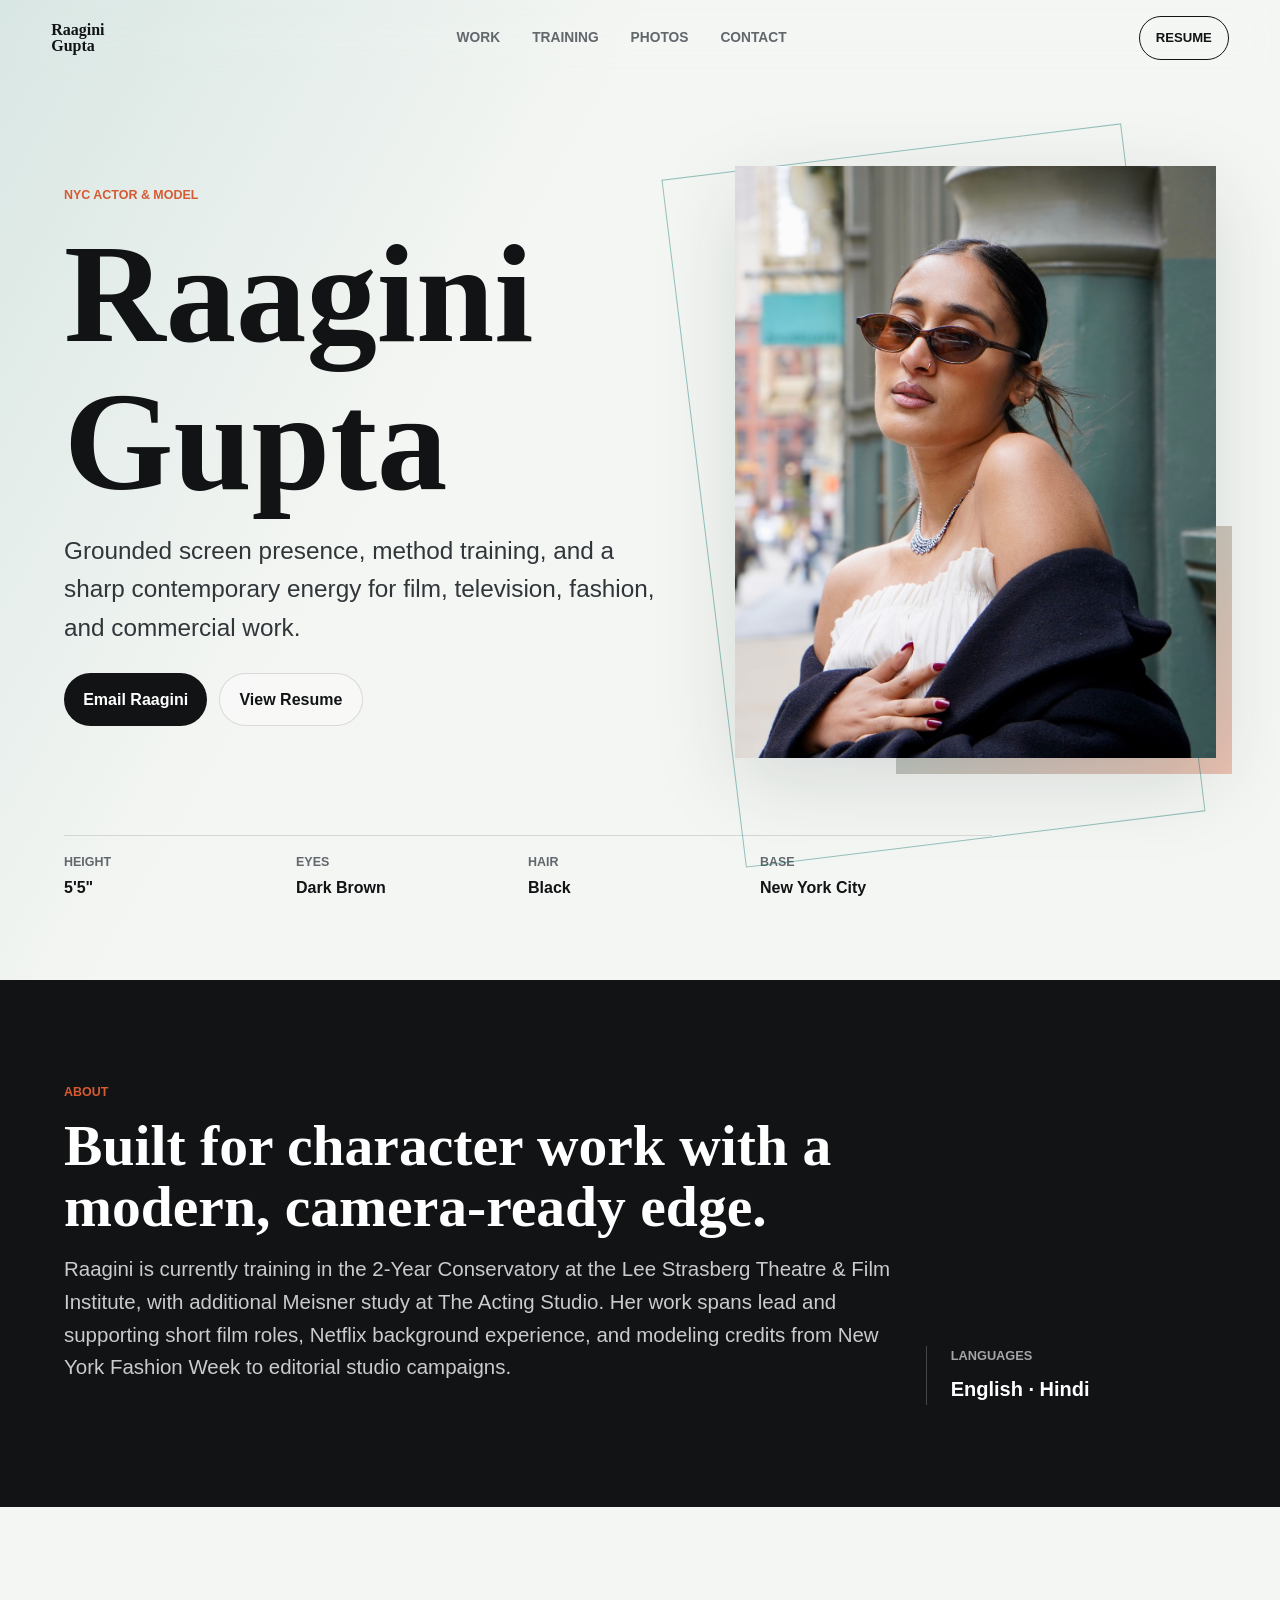
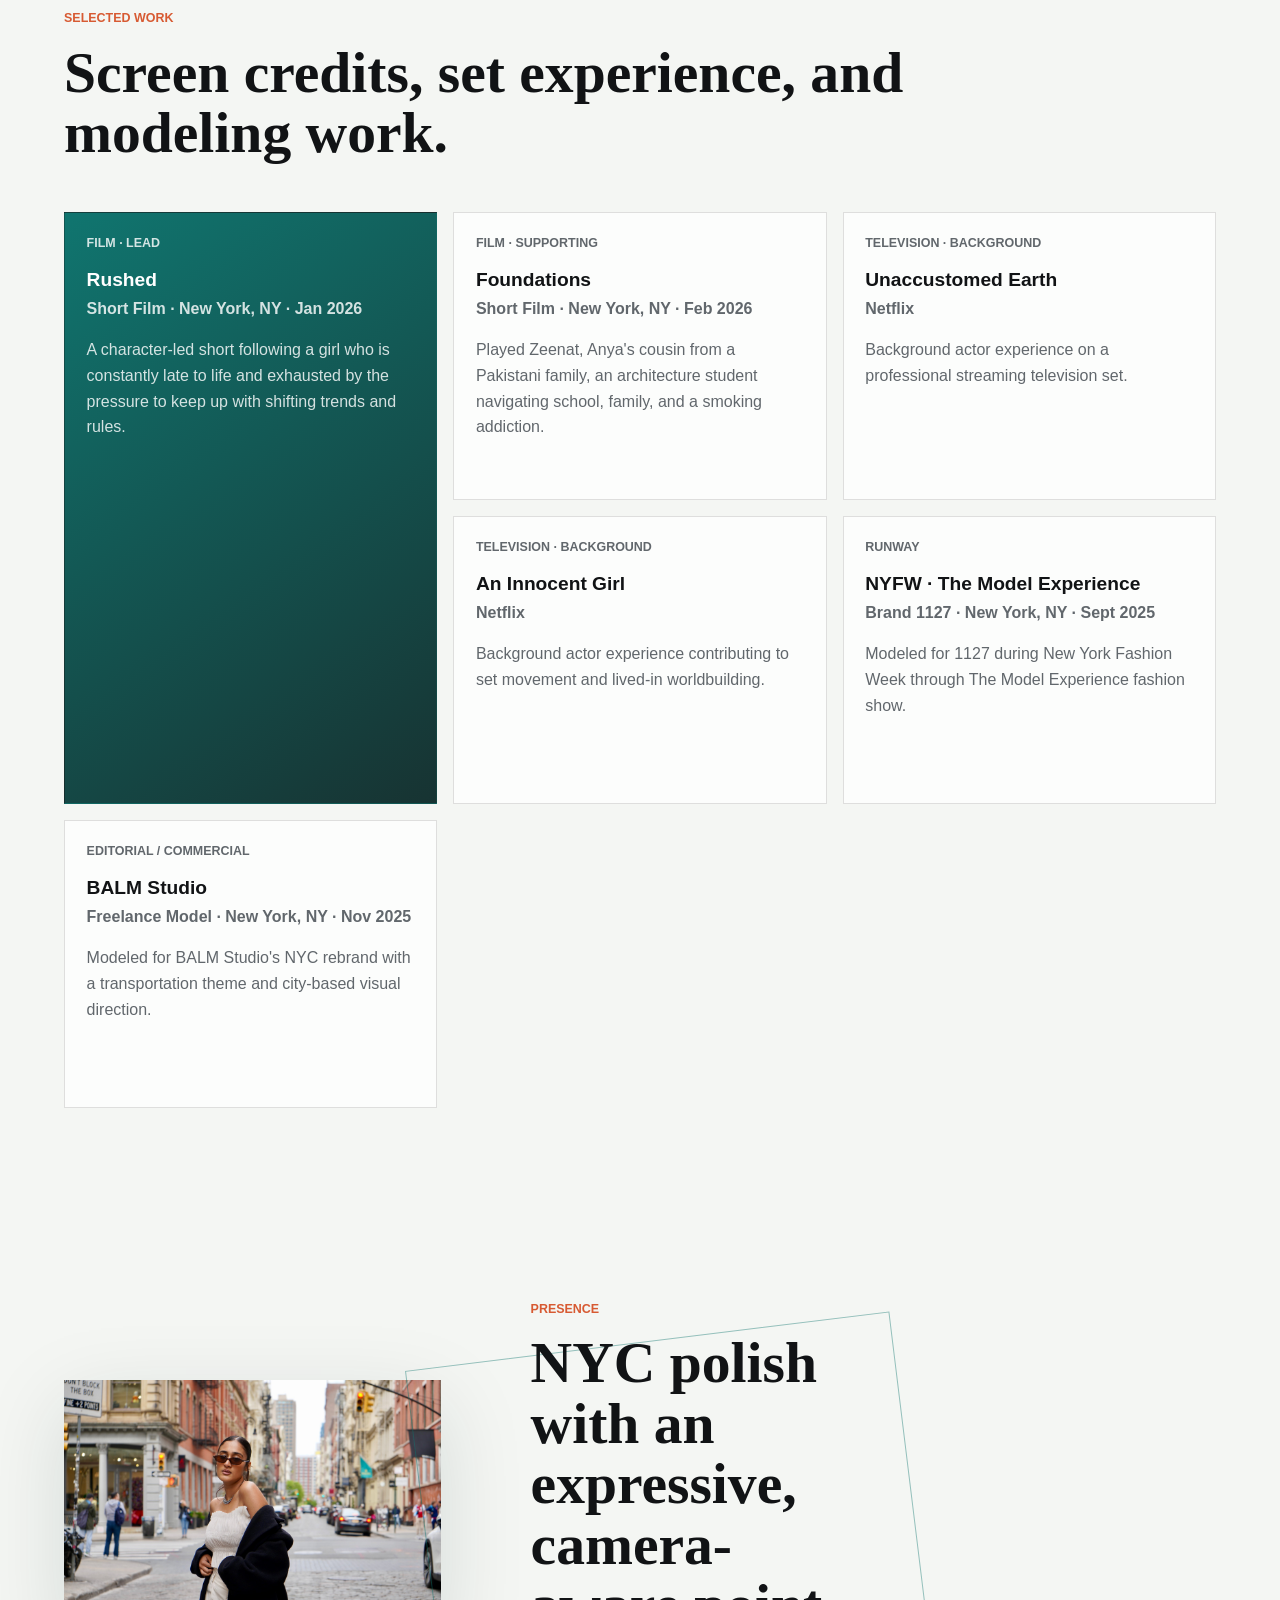
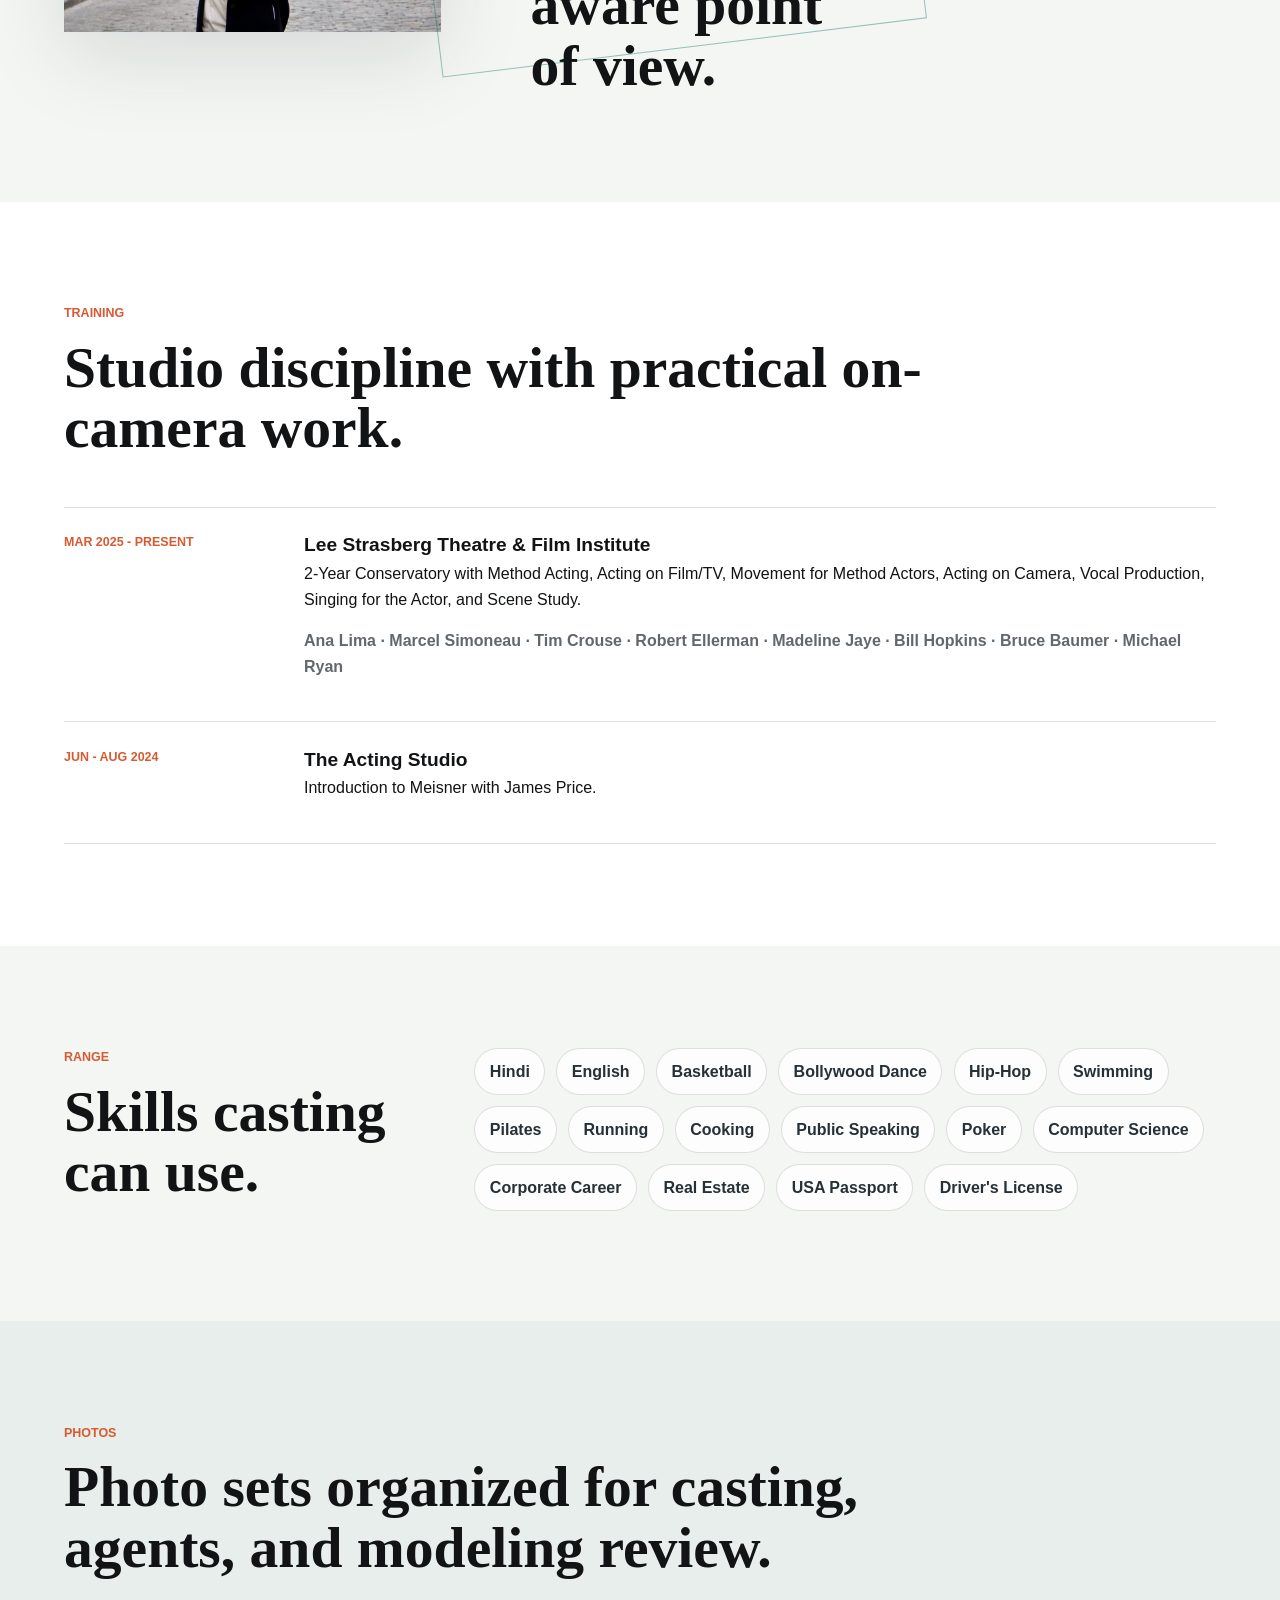
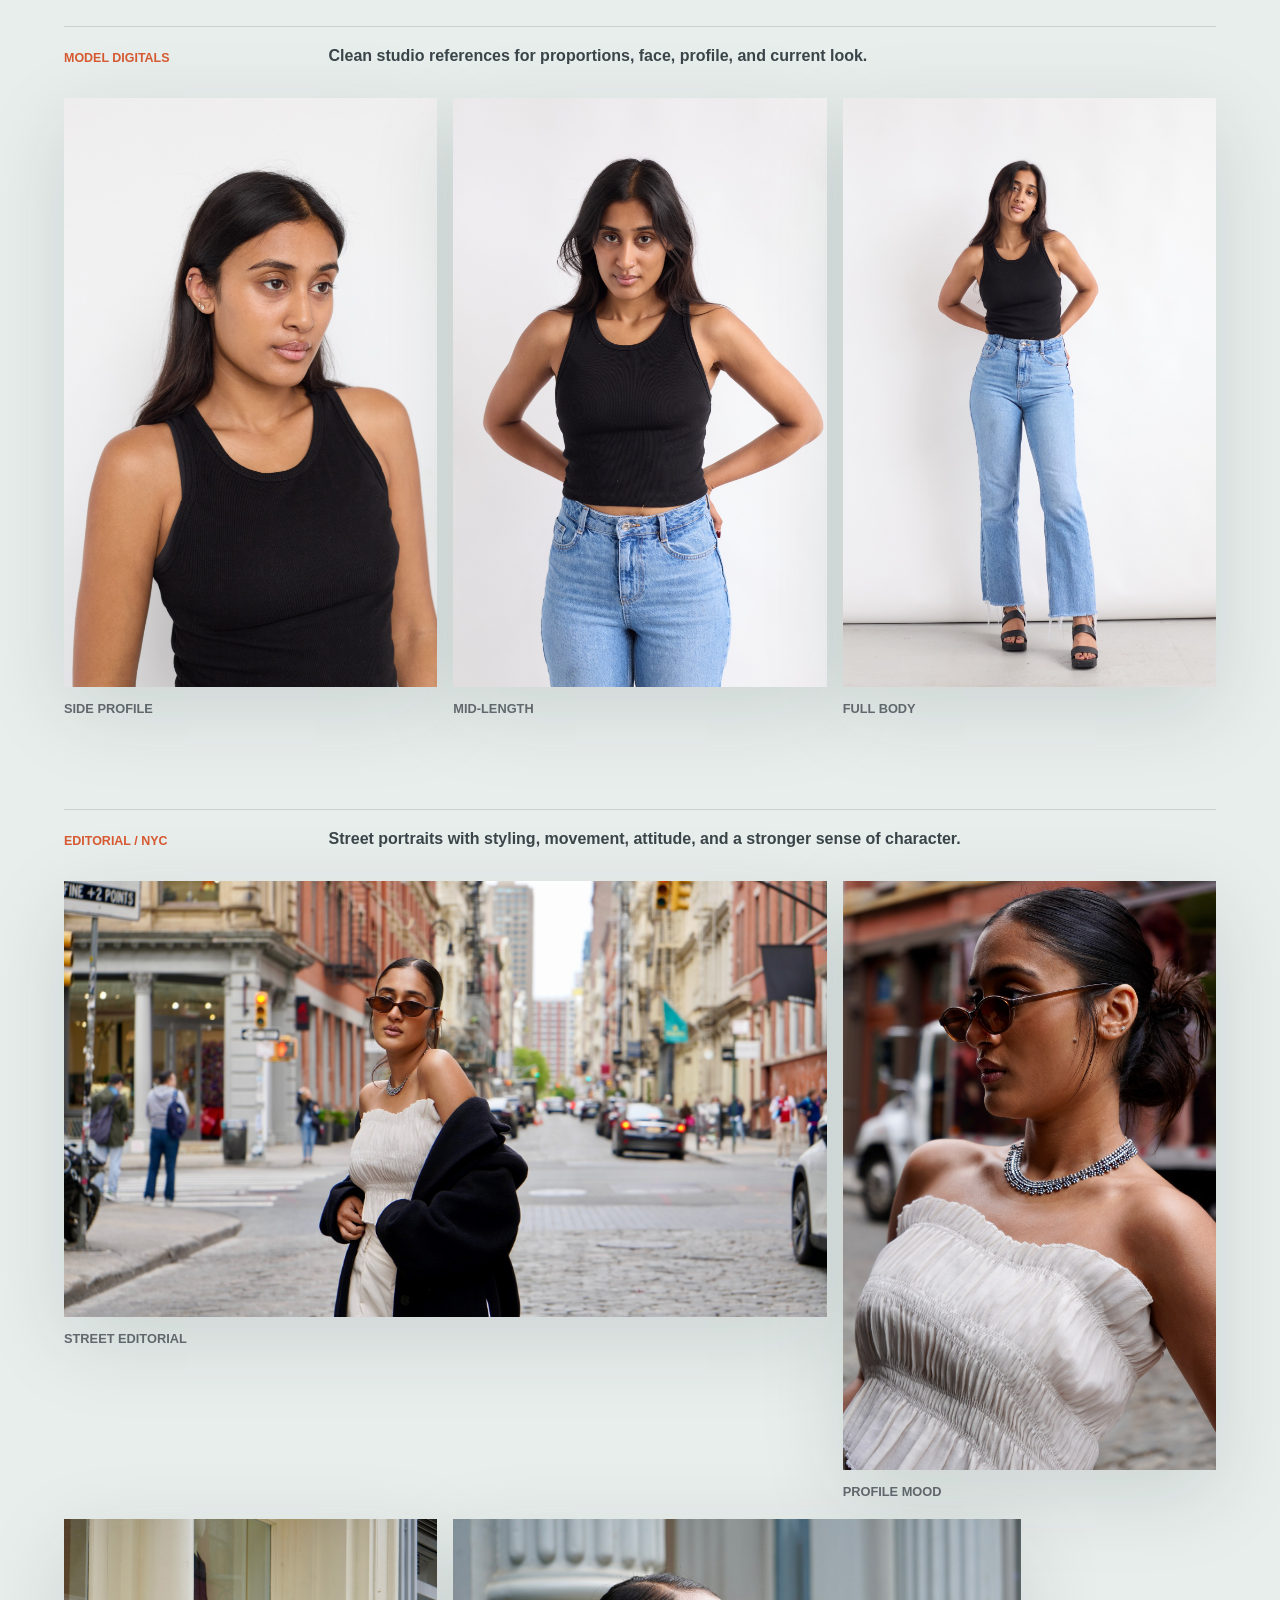
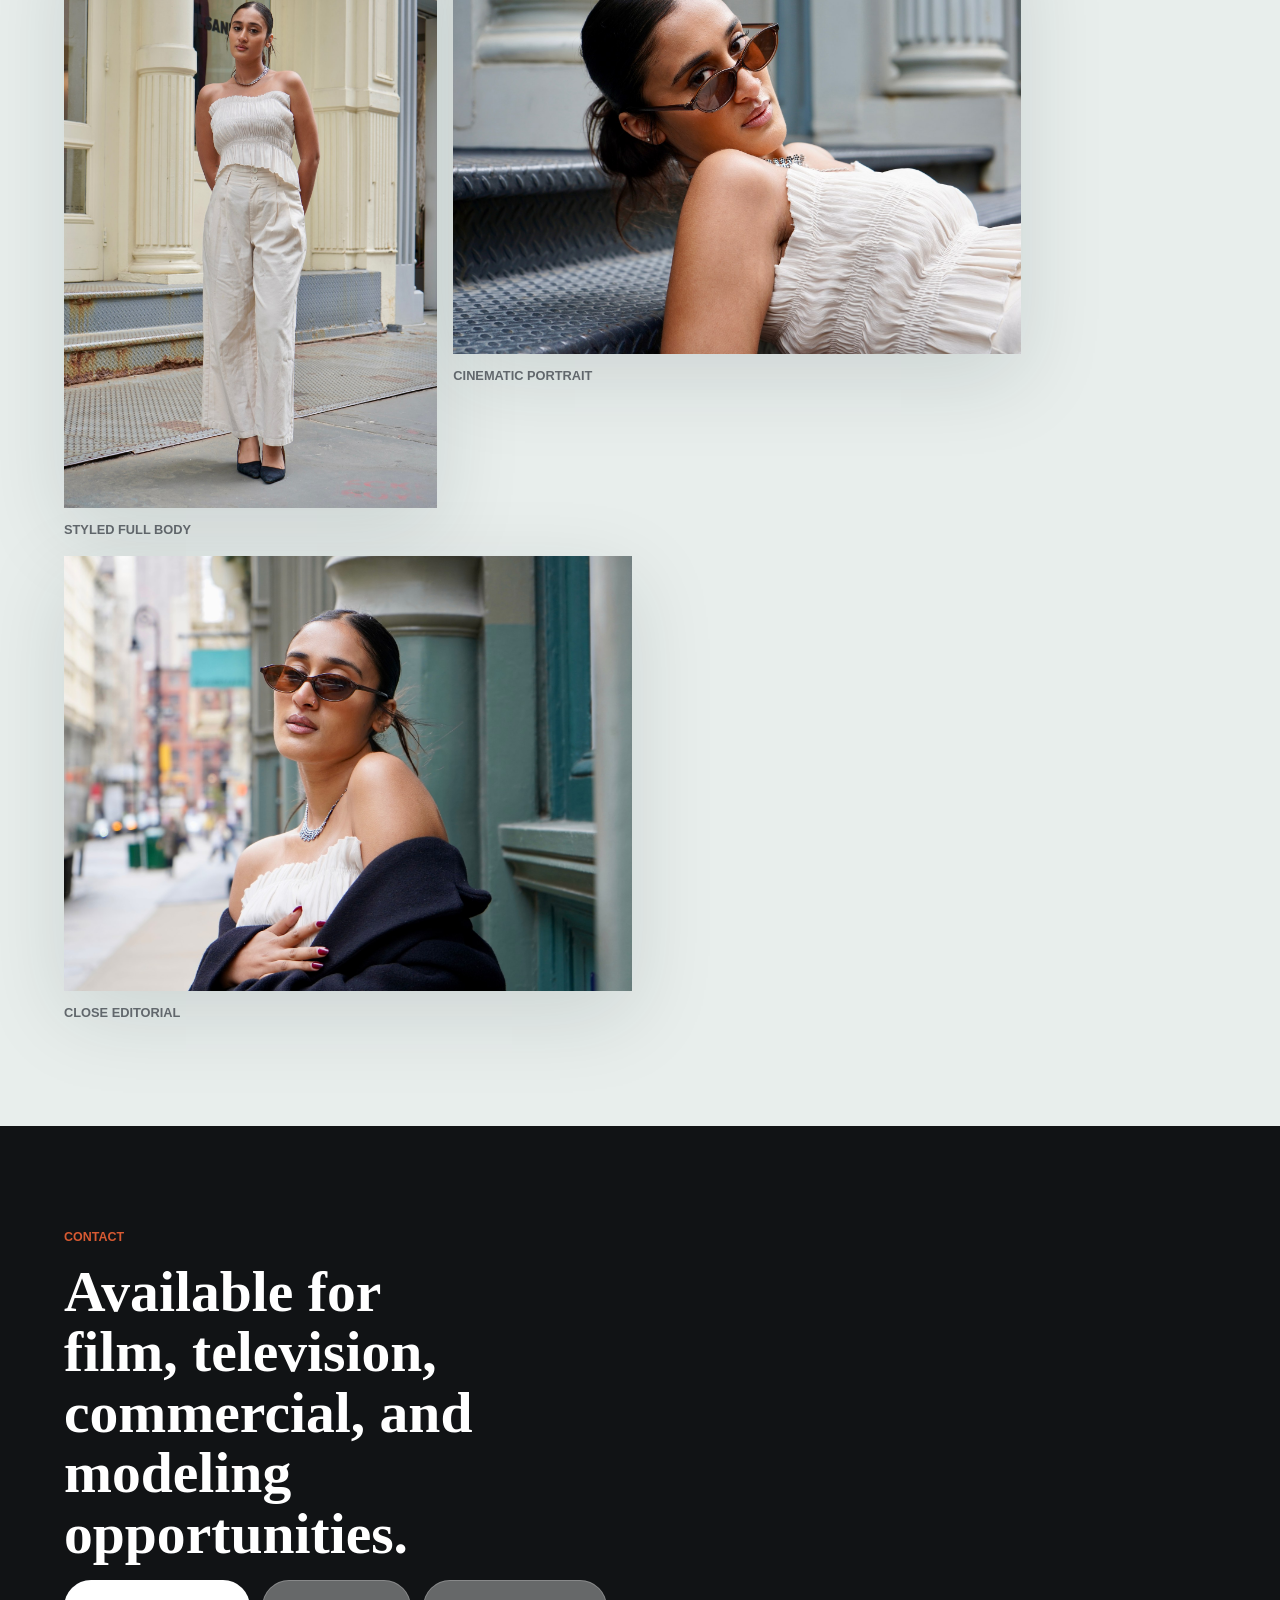
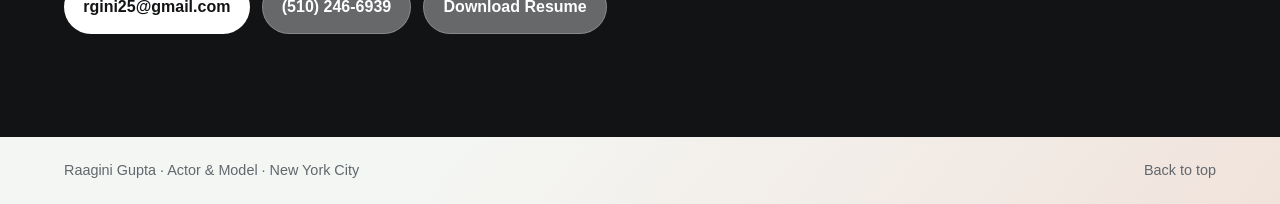
==== index.html @ e948ebbd "Create actor and model website" ====
<!doctype html>
<html lang="en">
  <head>
    <meta charset="utf-8">
    <meta name="viewport" content="width=device-width, initial-scale=1">
    <meta name="description" content="Raagini Gupta is a NYC-based actor and model with screen, theatre training, fashion, and commercial experience.">
    <title>Raagini Gupta | Actor & Model</title>
    <link rel="stylesheet" href="styles.css">
  </head>
  <body>
    <a class="skip-link" href="#main">Skip to content</a>

    <header class="site-header" aria-label="Primary navigation">
      <a class="brand" href="#top" aria-label="Raagini Gupta home">
        <span>Raagini</span>
        <span>Gupta</span>
      </a>
      <nav class="nav-links" aria-label="Main">
        <a href="#work">Work</a>
        <a href="#training">Training</a>
        <a href="#gallery">Photos</a>
        <a href="#contact">Contact</a>
      </nav>
      <a class="nav-action" href="docs/raagini-gupta-acting-resume.pdf" target="_blank" rel="noreferrer">Resume</a>
    </header>

    <main id="main">
      <section class="hero" id="top">
        <div class="hero-copy">
          <p class="eyebrow">NYC Actor & Model</p>
          <h1>Raagini Gupta</h1>
          <p class="intro">Grounded screen presence, method training, and a sharp contemporary energy for film, television, fashion, and commercial work.</p>
          <div class="hero-actions" aria-label="Primary actions">
            <a class="button primary" href="mailto:rgini25@gmail.com">Email Raagini</a>
            <a class="button secondary" href="docs/raagini-gupta-acting-resume.pdf" target="_blank" rel="noreferrer">View Resume</a>
          </div>
        </div>
        <div class="hero-portrait" aria-label="Portrait of Raagini Gupta">
          <img src="assets/raagini-acting-01.jpg" alt="Raagini Gupta editorial portrait on a New York City street">
        </div>
        <div class="hero-details" aria-label="Profile details">
          <dl>
            <div>
              <dt>Height</dt>
              <dd>5'5"</dd>
            </div>
            <div>
              <dt>Eyes</dt>
              <dd>Dark Brown</dd>
            </div>
            <div>
              <dt>Hair</dt>
              <dd>Black</dd>
            </div>
            <div>
              <dt>Base</dt>
              <dd>New York City</dd>
            </div>
          </dl>
        </div>
      </section>

      <section class="story-band" aria-label="Performer profile">
        <div class="story-frame">
          <p class="section-kicker">About</p>
          <h2>Built for character work with a modern, camera-ready edge.</h2>
          <p>Raagini is currently training in the 2-Year Conservatory at the Lee Strasberg Theatre & Film Institute, with additional Meisner study at The Acting Studio. Her work spans lead and supporting short film roles, Netflix background experience, and modeling credits from New York Fashion Week to editorial studio campaigns.</p>
        </div>
        <div class="story-note">
          <span>Languages</span>
          <strong>English · Hindi</strong>
        </div>
      </section>

      <section class="split-section" id="work">
        <div class="section-heading">
          <p class="section-kicker">Selected Work</p>
          <h2>Screen credits, set experience, and modeling work.</h2>
        </div>
        <div class="credits-grid">
          <article class="credit-card featured-credit">
            <p class="credit-type">Film · Lead</p>
            <h3>Rushed</h3>
            <p class="credit-meta">Short Film · New York, NY · Jan 2026</p>
            <p>A character-led short following a girl who is constantly late to life and exhausted by the pressure to keep up with shifting trends and rules.</p>
          </article>
          <article class="credit-card">
            <p class="credit-type">Film · Supporting</p>
            <h3>Foundations</h3>
            <p class="credit-meta">Short Film · New York, NY · Feb 2026</p>
            <p>Played Zeenat, Anya's cousin from a Pakistani family, an architecture student navigating school, family, and a smoking addiction.</p>
          </article>
          <article class="credit-card">
            <p class="credit-type">Television · Background</p>
            <h3>Unaccustomed Earth</h3>
            <p class="credit-meta">Netflix</p>
            <p>Background actor experience on a professional streaming television set.</p>
          </article>
          <article class="credit-card">
            <p class="credit-type">Television · Background</p>
            <h3>An Innocent Girl</h3>
            <p class="credit-meta">Netflix</p>
            <p>Background actor experience contributing to set movement and lived-in worldbuilding.</p>
          </article>
          <article class="credit-card">
            <p class="credit-type">Runway</p>
            <h3>NYFW · The Model Experience</h3>
            <p class="credit-meta">Brand 1127 · New York, NY · Sept 2025</p>
            <p>Modeled for 1127 during New York Fashion Week through The Model Experience fashion show.</p>
          </article>
          <article class="credit-card">
            <p class="credit-type">Editorial / Commercial</p>
            <h3>BALM Studio</h3>
            <p class="credit-meta">Freelance Model · New York, NY · Nov 2025</p>
            <p>Modeled for BALM Studio's NYC rebrand with a transportation theme and city-based visual direction.</p>
          </article>
        </div>
      </section>

      <section class="photo-strip" aria-label="Editorial portrait">
        <img src="assets/raagini-acting-02.jpg" alt="Raagini Gupta standing in a New York City street editorial modeling portrait">
        <div class="photo-caption">
          <p class="section-kicker">Presence</p>
          <h2>NYC polish with an expressive, camera-aware point of view.</h2>
        </div>
      </section>

      <section class="split-section training" id="training">
        <div class="section-heading">
          <p class="section-kicker">Training</p>
          <h2>Studio discipline with practical on-camera work.</h2>
        </div>
        <div class="timeline" aria-label="Acting training timeline">
          <article class="timeline-item">
            <div class="timeline-date">Mar 2025 - Present</div>
            <div>
              <h3>Lee Strasberg Theatre & Film Institute</h3>
              <p>2-Year Conservatory with Method Acting, Acting on Film/TV, Movement for Method Actors, Acting on Camera, Vocal Production, Singing for the Actor, and Scene Study.</p>
              <p class="instructors">Ana Lima · Marcel Simoneau · Tim Crouse · Robert Ellerman · Madeline Jaye · Bill Hopkins · Bruce Baumer · Michael Ryan</p>
            </div>
          </article>
          <article class="timeline-item">
            <div class="timeline-date">Jun - Aug 2024</div>
            <div>
              <h3>The Acting Studio</h3>
              <p>Introduction to Meisner with James Price.</p>
            </div>
          </article>
        </div>
      </section>

      <section class="skills-section" aria-label="Special skills">
        <div>
          <p class="section-kicker">Range</p>
          <h2>Skills casting can use.</h2>
        </div>
        <ul class="skill-cloud">
          <li>Hindi</li>
          <li>English</li>
          <li>Basketball</li>
          <li>Bollywood Dance</li>
          <li>Hip-Hop</li>
          <li>Swimming</li>
          <li>Pilates</li>
          <li>Running</li>
          <li>Cooking</li>
          <li>Public Speaking</li>
          <li>Poker</li>
          <li>Computer Science</li>
          <li>Corporate Career</li>
          <li>Real Estate</li>
          <li>USA Passport</li>
          <li>Driver's License</li>
        </ul>
      </section>

      <section class="gallery-section" id="gallery">
        <div class="section-heading">
          <p class="section-kicker">Photos</p>
          <h2>Photo sets organized for casting, agents, and modeling review.</h2>
        </div>
        <article class="gallery-group">
          <div class="gallery-label">
            <p class="section-kicker">Model Digitals</p>
            <p>Clean studio references for proportions, face, profile, and current look.</p>
          </div>
          <div class="gallery-grid digitals-grid">
            <figure>
              <img src="assets/raagini-side-profile.jpg" alt="Side-profile model digital of Raagini Gupta">
              <figcaption>Side Profile</figcaption>
            </figure>
            <figure>
              <img src="assets/raagini-mid-length.jpg" alt="Mid-length model digital of Raagini Gupta">
              <figcaption>Mid-Length</figcaption>
            </figure>
            <figure>
              <img src="assets/raagini-full-body.jpg" alt="Full body model digital of Raagini Gupta">
              <figcaption>Full Body</figcaption>
            </figure>
          </div>
        </article>
        <article class="gallery-group editorial-group">
          <div class="gallery-label">
            <p class="section-kicker">Editorial / NYC</p>
            <p>Street portraits with styling, movement, attitude, and a stronger sense of character.</p>
          </div>
          <div class="editorial-grid">
            <figure class="wide">
              <img src="assets/raagini-acting-02.jpg" alt="Raagini Gupta standing in a New York City street">
              <figcaption>Street Editorial</figcaption>
            </figure>
            <figure>
              <img src="assets/raagini-acting-03.jpg" alt="Close profile editorial portrait of Raagini Gupta in sunglasses">
              <figcaption>Profile Mood</figcaption>
            </figure>
            <figure>
              <img src="assets/raagini-acting-05.jpg" alt="Full body editorial portrait of Raagini Gupta in a white outfit">
              <figcaption>Styled Full Body</figcaption>
            </figure>
            <figure class="wide">
              <img src="assets/raagini-acting-04.jpg" alt="Raagini Gupta reclining on city steps in an editorial portrait">
              <figcaption>Cinematic Portrait</figcaption>
            </figure>
            <figure class="wide">
              <img src="assets/raagini-acting-01.jpg" alt="Close editorial portrait of Raagini Gupta against a New York building">
              <figcaption>Close Editorial</figcaption>
            </figure>
          </div>
        </article>
      </section>

      <section class="contact-section" id="contact">
        <div class="contact-card">
          <p class="section-kicker">Contact</p>
          <h2>Available for film, television, commercial, and modeling opportunities.</h2>
          <div class="contact-actions">
            <a class="button primary" href="mailto:rgini25@gmail.com">rgini25@gmail.com</a>
            <a class="button secondary" href="tel:+15102466939">(510) 246-6939</a>
            <a class="button secondary" href="docs/raagini-gupta-acting-resume.pdf" target="_blank" rel="noreferrer">Download Resume</a>
          </div>
        </div>
      </section>
    </main>

    <footer class="site-footer">
      <p>Raagini Gupta · Actor & Model · New York City</p>
      <a href="#top">Back to top</a>
    </footer>

    <script src="script.js"></script>
  </body>
</html>
---- styles.css ----
:root {
  --ink: #111315;
  --muted: #61676c;
  --paper: #f4f6f3;
  --paper-soft: #ffffff;
  --clay: #d75a32;
  --rose: #f2a09a;
  --blue: #10756f;
  --blue-soft: #d8eeeb;
  --line: rgba(17, 19, 21, 0.13);
  --shadow: 0 24px 80px rgba(16, 35, 42, 0.13);
  --serif: Georgia, "Times New Roman", serif;
  --sans: -apple-system, BlinkMacSystemFont, "Segoe UI", Arial, sans-serif;
}

* {
  box-sizing: border-box;
}

body {
  margin: 0;
  background:
    linear-gradient(120deg, rgba(16, 117, 111, 0.12), transparent 36rem),
    linear-gradient(310deg, rgba(215, 90, 50, 0.12), transparent 42rem),
    var(--paper);
  color: var(--ink);
  font-family: var(--sans);
  line-height: 1.6;
}

body::before {
  content: "";
  position: fixed;
  inset: 0;
  pointer-events: none;
  opacity: 0.24;
  background-image: radial-gradient(rgba(23, 19, 17, 0.22) 0.7px, transparent 0.7px);
  background-size: 18px 18px;
  mask-image: linear-gradient(to bottom, rgba(0, 0, 0, 0.7), transparent 70%);
  z-index: -1;
}

img {
  display: block;
  max-width: 100%;
}

#work,
#training,
#gallery,
#contact {
  scroll-margin-top: 8rem;
}

a {
  color: inherit;
}

.skip-link {
  position: absolute;
  left: 1rem;
  top: 1rem;
  transform: translateY(-180%);
  background: var(--ink);
  color: white;
  padding: 0.75rem 1rem;
  z-index: 20;
}

.skip-link:focus {
  transform: translateY(0);
}

.site-header {
  position: sticky;
  top: 0;
  z-index: 10;
  display: grid;
  grid-template-columns: auto 1fr auto;
  align-items: center;
  gap: 1.5rem;
  padding: 1rem clamp(1rem, 4vw, 3.5rem);
  border-bottom: 1px solid transparent;
  backdrop-filter: blur(18px);
  transition: background 180ms ease, border-color 180ms ease;
}

.site-header.is-scrolled {
  background: rgba(244, 246, 243, 0.9);
  border-color: var(--line);
}

.brand {
  display: grid;
  line-height: 1;
  font-family: var(--serif);
  font-weight: 700;
  text-decoration: none;
}

.nav-links {
  justify-self: center;
  display: flex;
  align-items: center;
  gap: clamp(0.9rem, 2.5vw, 2rem);
  font-size: 0.86rem;
  font-weight: 700;
  text-transform: uppercase;
}

.nav-links a,
.nav-action,
.site-footer a {
  text-decoration: none;
}

.nav-links a {
  color: var(--muted);
}

.nav-links a:hover,
.nav-links a:focus-visible,
.site-footer a:hover,
.site-footer a:focus-visible {
  color: var(--ink);
}

.nav-action {
  border: 1px solid var(--ink);
  border-radius: 999px;
  padding: 0.65rem 1rem;
  font-weight: 800;
  font-size: 0.82rem;
  text-transform: uppercase;
}

.hero {
  position: relative;
  min-height: 88vh;
  display: grid;
  grid-template-columns: minmax(0, 0.94fr) minmax(18rem, 0.76fr);
  align-items: end;
  gap: clamp(2rem, 6vw, 5rem);
  padding: clamp(3rem, 7vw, 7rem) clamp(1rem, 5vw, 5rem) clamp(3rem, 7vw, 5rem);
  overflow: hidden;
}

.hero::before,
.photo-strip::before {
  content: "";
  position: absolute;
  border: 1px solid rgba(16, 117, 111, 0.42);
  transform: rotate(-7deg);
  pointer-events: none;
}

.hero::before {
  width: 36vw;
  height: 54vw;
  right: 9vw;
  top: 8vh;
}

.hero-copy {
  position: relative;
  z-index: 1;
  padding-bottom: 2rem;
}

.eyebrow,
.section-kicker,
.credit-type,
.timeline-date {
  margin: 0 0 0.85rem;
  color: var(--clay);
  font-size: 0.78rem;
  font-weight: 800;
  text-transform: uppercase;
}

h1,
h2,
h3,
p {
  margin-top: 0;
}

h1,
h2 {
  font-family: var(--serif);
  line-height: 1.05;
}

h1 {
  max-width: 9ch;
  margin-bottom: 1rem;
  font-size: clamp(4rem, 11vw, 10.4rem);
}

h2 {
  margin-bottom: 1rem;
  font-size: clamp(2rem, 4.5vw, 4.4rem);
}

h3 {
  margin-bottom: 0.3rem;
  font-size: 1.2rem;
  line-height: 1.2;
}

.intro {
  max-width: 40rem;
  color: #30363a;
  font-size: clamp(1.12rem, 1.9vw, 1.55rem);
}

.button {
  display: inline-flex;
  align-items: center;
  justify-content: center;
  min-height: 3rem;
  border-radius: 999px;
  padding: 0.82rem 1.2rem;
  text-decoration: none;
  font-weight: 800;
  transition: transform 160ms ease, background 160ms ease, color 160ms ease;
}

.button:hover,
.button:focus-visible,
.nav-action:hover,
.nav-action:focus-visible {
  transform: translateY(-2px);
}

.primary {
  background: var(--ink);
  color: white;
}

.secondary {
  border: 1px solid var(--line);
  background: rgba(255, 255, 255, 0.36);
}

.hero-actions,
.contact-actions {
  display: flex;
  flex-wrap: wrap;
  gap: 0.75rem;
}

.hero-portrait {
  position: relative;
  align-self: stretch;
  min-height: 37rem;
  box-shadow: var(--shadow);
}

.hero-portrait::after {
  content: "";
  position: absolute;
  inset: auto -1rem -1rem auto;
  width: 70%;
  height: 42%;
  background: linear-gradient(135deg, var(--blue), var(--clay));
  opacity: 0.34;
  z-index: -1;
}

.hero-portrait img {
  width: 100%;
  height: 100%;
  object-fit: cover;
  object-position: 50% 22%;
}

.hero-details {
  grid-column: 1 / -1;
  width: min(58rem, 100%);
  border-top: 1px solid var(--line);
}

.hero-details dl {
  display: grid;
  grid-template-columns: repeat(4, 1fr);
  margin: 0;
}

.hero-details div {
  padding: 1.05rem 1rem 0 0;
}

dt {
  color: var(--muted);
  font-size: 0.78rem;
  font-weight: 800;
  text-transform: uppercase;
}

dd {
  margin: 0.1rem 0 0;
  font-weight: 800;
}

.story-band,
.split-section,
.skills-section,
.gallery-section,
.contact-section {
  padding: clamp(4rem, 8vw, 8rem) clamp(1rem, 5vw, 5rem);
}

.story-band {
  display: grid;
  grid-template-columns: minmax(0, 1fr) minmax(14rem, 0.35fr);
  gap: 2rem;
  align-items: end;
  background: var(--ink);
  color: var(--paper-soft);
}

.story-frame {
  max-width: 68rem;
}

.story-frame p:last-child {
  max-width: 58rem;
  color: rgba(255, 255, 255, 0.78);
  font-size: clamp(1.03rem, 1.6vw, 1.32rem);
}

.story-note {
  border-left: 1px solid rgba(255, 255, 255, 0.22);
  padding-left: 1.5rem;
}

.story-note span {
  display: block;
  color: rgba(255, 255, 255, 0.62);
  font-size: 0.8rem;
  font-weight: 800;
  text-transform: uppercase;
}

.story-note strong {
  display: block;
  margin-top: 0.4rem;
  font-size: 1.25rem;
}

.section-heading {
  max-width: 58rem;
  margin-bottom: clamp(1.6rem, 4vw, 3rem);
}

.credits-grid {
  display: grid;
  grid-template-columns: repeat(3, minmax(0, 1fr));
  gap: 1rem;
}

.credit-card {
  min-height: 18rem;
  padding: 1.35rem;
  border: 1px solid var(--line);
  background: rgba(255, 255, 255, 0.72);
}

.featured-credit {
  grid-row: span 2;
  background: linear-gradient(145deg, var(--blue), #173332);
  color: white;
}

.credit-card p {
  color: var(--muted);
}

.featured-credit p,
.featured-credit .credit-type,
.featured-credit .credit-meta {
  color: rgba(255, 255, 255, 0.82);
}

.credit-meta,
.instructors {
  color: var(--muted);
  font-weight: 700;
}

.photo-strip {
  position: relative;
  display: grid;
  grid-template-columns: minmax(18rem, 0.55fr) minmax(0, 1fr);
  align-items: center;
  gap: clamp(2rem, 7vw, 7rem);
  padding: clamp(3rem, 7vw, 6rem) clamp(1rem, 5vw, 5rem);
  overflow: hidden;
}

.photo-strip::before {
  width: 38vw;
  height: 24vw;
  left: 33vw;
  top: 22%;
}

.photo-strip img {
  width: 100%;
  max-height: 43rem;
  object-fit: cover;
  object-position: 50% 20%;
  box-shadow: var(--shadow);
}

.photo-caption {
  position: relative;
}

.photo-caption h2 {
  max-width: 11ch;
}

.training {
  background: var(--paper-soft);
}

.timeline {
  border-top: 1px solid var(--line);
}

.timeline-item {
  display: grid;
  grid-template-columns: 13rem 1fr;
  gap: 2rem;
  padding: 1.6rem 0;
  border-bottom: 1px solid var(--line);
}

.timeline-item p {
  max-width: 58rem;
}

.skills-section {
  display: grid;
  grid-template-columns: minmax(16rem, 0.45fr) 1fr;
  gap: clamp(2rem, 6vw, 5rem);
  align-items: start;
}

.skill-cloud {
  display: flex;
  flex-wrap: wrap;
  gap: 0.7rem;
  margin: 0;
  padding: 0;
  list-style: none;
}

.skill-cloud li {
  border: 1px solid var(--line);
  border-radius: 999px;
  padding: 0.6rem 0.9rem;
  background: rgba(255, 255, 255, 0.72);
  color: #263036;
  font-weight: 800;
}

.gallery-section {
  background: #e8eeec;
}

.gallery-group + .gallery-group {
  margin-top: clamp(3rem, 7vw, 6rem);
}

.gallery-label {
  display: grid;
  grid-template-columns: minmax(12rem, 0.28fr) 1fr;
  gap: 1rem;
  align-items: end;
  margin-bottom: 1rem;
  padding-top: 1rem;
  border-top: 1px solid var(--line);
}

.gallery-label p:last-child {
  max-width: 42rem;
  margin-bottom: 0.85rem;
  color: #3b4549;
  font-weight: 700;
}

.gallery-grid {
  display: grid;
  grid-template-columns: repeat(3, 1fr);
  gap: 1rem;
}

.editorial-grid {
  display: grid;
  grid-template-columns: repeat(6, 1fr);
  grid-auto-flow: dense;
  gap: 1rem;
}

figure {
  margin: 0;
}

.gallery-grid img,
.editorial-grid img {
  width: 100%;
  height: clamp(23rem, 46vw, 41rem);
  object-fit: cover;
  box-shadow: var(--shadow);
}

.digitals-grid figure:nth-child(1) img {
  object-position: 50% 22%;
}

.digitals-grid figure:nth-child(2) img {
  object-position: 50% 20%;
}

.digitals-grid figure:nth-child(3) img {
  object-position: 50% 18%;
}

.editorial-grid figure {
  grid-column: span 2;
}

.editorial-grid .wide {
  grid-column: span 3;
}

.editorial-grid figure:nth-child(1) {
  grid-column: span 4;
}

.editorial-grid figure:nth-child(1) img,
.editorial-grid figure:nth-child(4) img,
.editorial-grid figure:nth-child(5) img {
  height: clamp(20rem, 34vw, 34rem);
}

.editorial-grid figure:nth-child(2) img {
  object-position: 50% 28%;
}

.editorial-grid figure:nth-child(3) img {
  object-position: 50% 20%;
}

.editorial-grid figure:nth-child(5) {
  grid-column: span 3;
}

figcaption {
  margin-top: 0.75rem;
  color: var(--muted);
  font-size: 0.8rem;
  font-weight: 800;
  text-transform: uppercase;
}

.contact-section {
  background: var(--ink);
}

.contact-card {
  max-width: 72rem;
  color: white;
}

.contact-card h2 {
  max-width: 15ch;
}

.contact-card .secondary {
  border-color: rgba(255, 255, 255, 0.22);
  color: white;
}

.contact-card .primary {
  background: var(--paper-soft);
  color: var(--ink);
}

.site-footer {
  display: flex;
  justify-content: space-between;
  gap: 1rem;
  padding: 1.4rem clamp(1rem, 5vw, 5rem);
  color: var(--muted);
  font-size: 0.9rem;
}

.site-footer p {
  margin: 0;
}

@media (max-width: 940px) {
  .site-header {
    grid-template-columns: 1fr auto;
  }

  .nav-links {
    grid-column: 1 / -1;
    grid-row: 2;
    justify-self: start;
    width: 100%;
    overflow-x: auto;
    padding-bottom: 0.15rem;
  }

  .hero,
  .story-band,
  .photo-strip,
  .skills-section {
    grid-template-columns: 1fr;
  }

  .hero {
    min-height: auto;
  }

  .hero::before {
    width: 70vw;
    height: 96vw;
    right: -18vw;
    top: 14rem;
  }

  .hero-copy {
    padding-bottom: 0;
  }

  .hero-portrait {
    min-height: 34rem;
  }

  .story-note {
    border-left: 0;
    border-top: 1px solid rgba(255, 255, 255, 0.22);
    padding: 1rem 0 0;
  }

  .credits-grid {
    grid-template-columns: repeat(2, minmax(0, 1fr));
  }

  .featured-credit {
    grid-row: auto;
  }

  .gallery-grid,
  .editorial-grid,
  .gallery-label {
    grid-template-columns: 1fr;
  }

  .editorial-grid figure,
  .editorial-grid .wide,
  .editorial-grid figure:nth-child(1),
  .editorial-grid figure:nth-child(5) {
    grid-column: auto;
  }

  .gallery-grid img,
  .editorial-grid img,
  .editorial-grid figure:nth-child(1) img,
  .editorial-grid figure:nth-child(4) img,
  .editorial-grid figure:nth-child(5) img {
    height: auto;
    max-height: none;
  }
}

@media (max-width: 620px) {
  .site-header {
    gap: 0.85rem;
  }

  .nav-action {
    padding-inline: 0.82rem;
  }

  h1 {
    font-size: clamp(3.2rem, 18vw, 5rem);
  }

  .hero-details dl,
  .credits-grid,
  .timeline-item {
    grid-template-columns: 1fr;
  }

  .hero-portrait {
    min-height: 27rem;
  }

  .credit-card {
    min-height: 0;
  }

  .timeline-item {
    gap: 0.3rem;
  }

  .photo-caption h2,
  .contact-card h2 {
    max-width: none;
  }

  .site-footer {
    display: block;
  }

  .site-footer a {
    display: inline-block;
    margin-top: 0.45rem;
  }
}
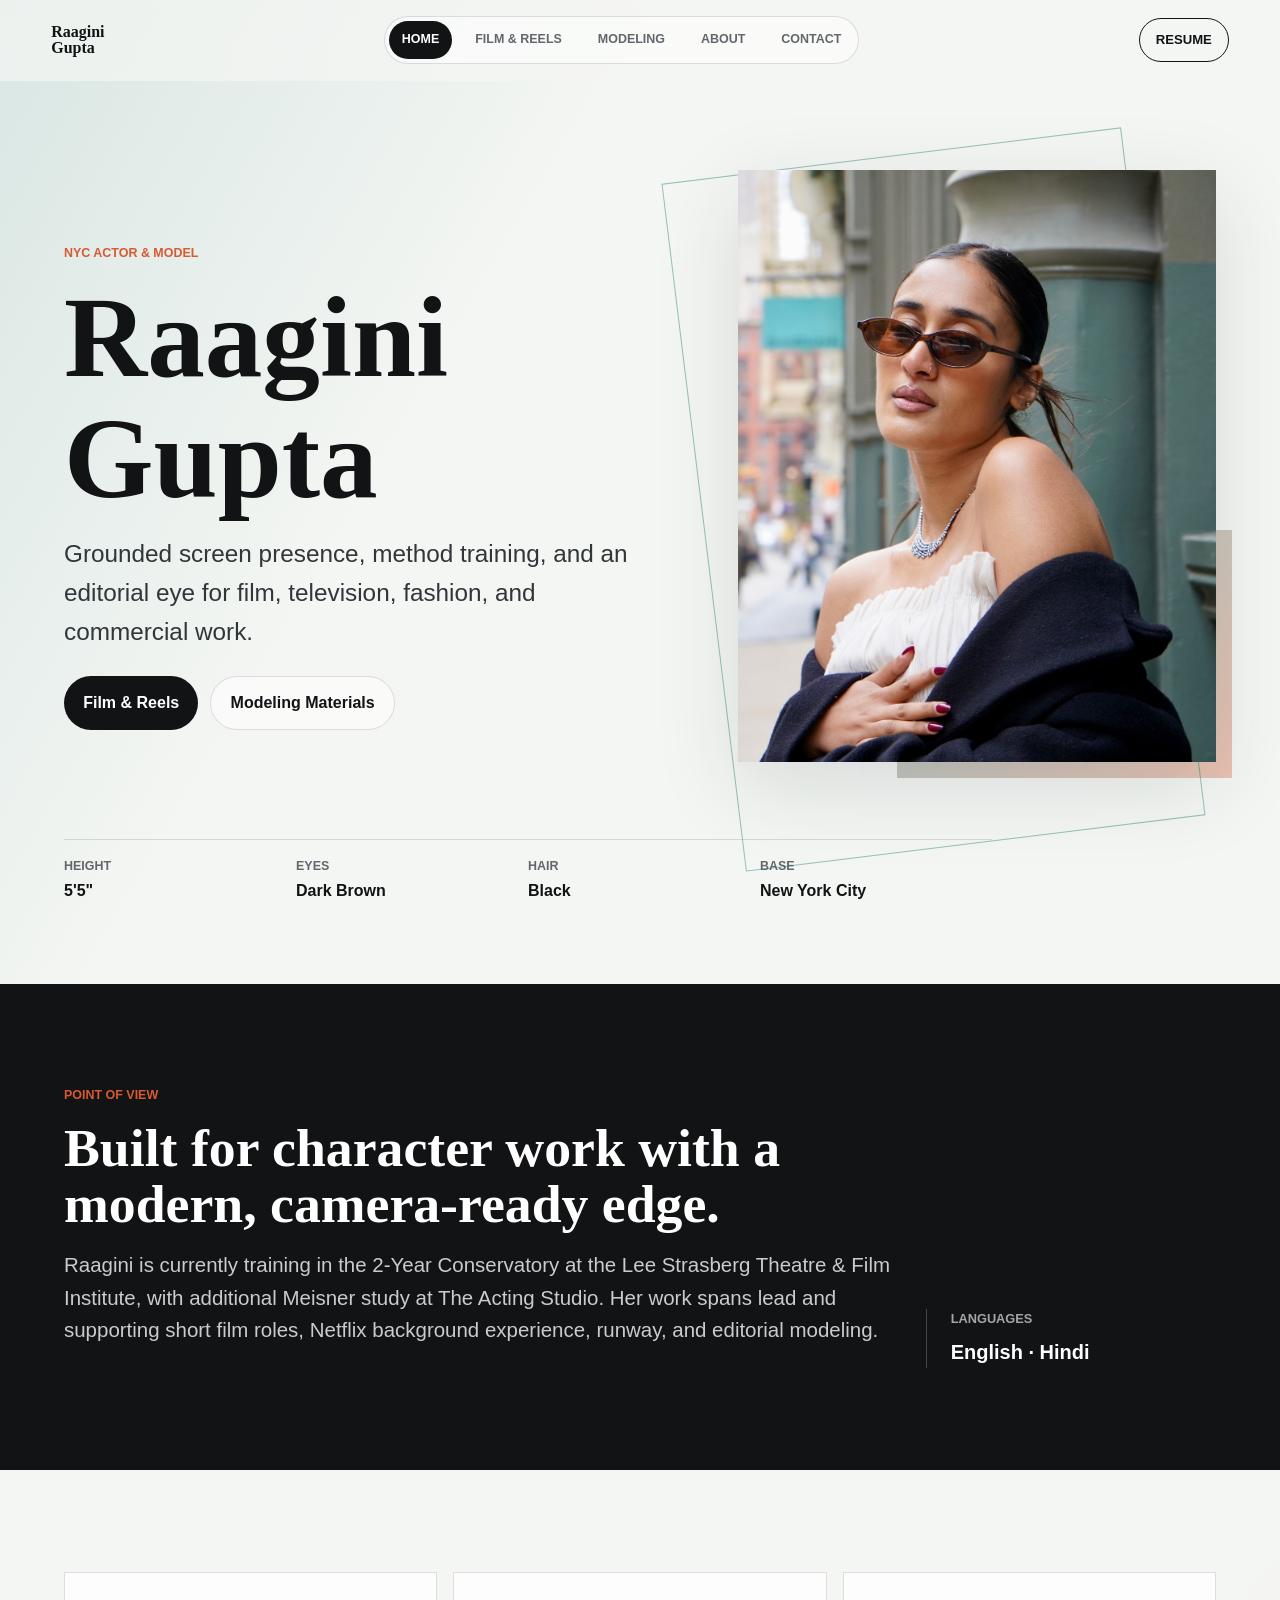
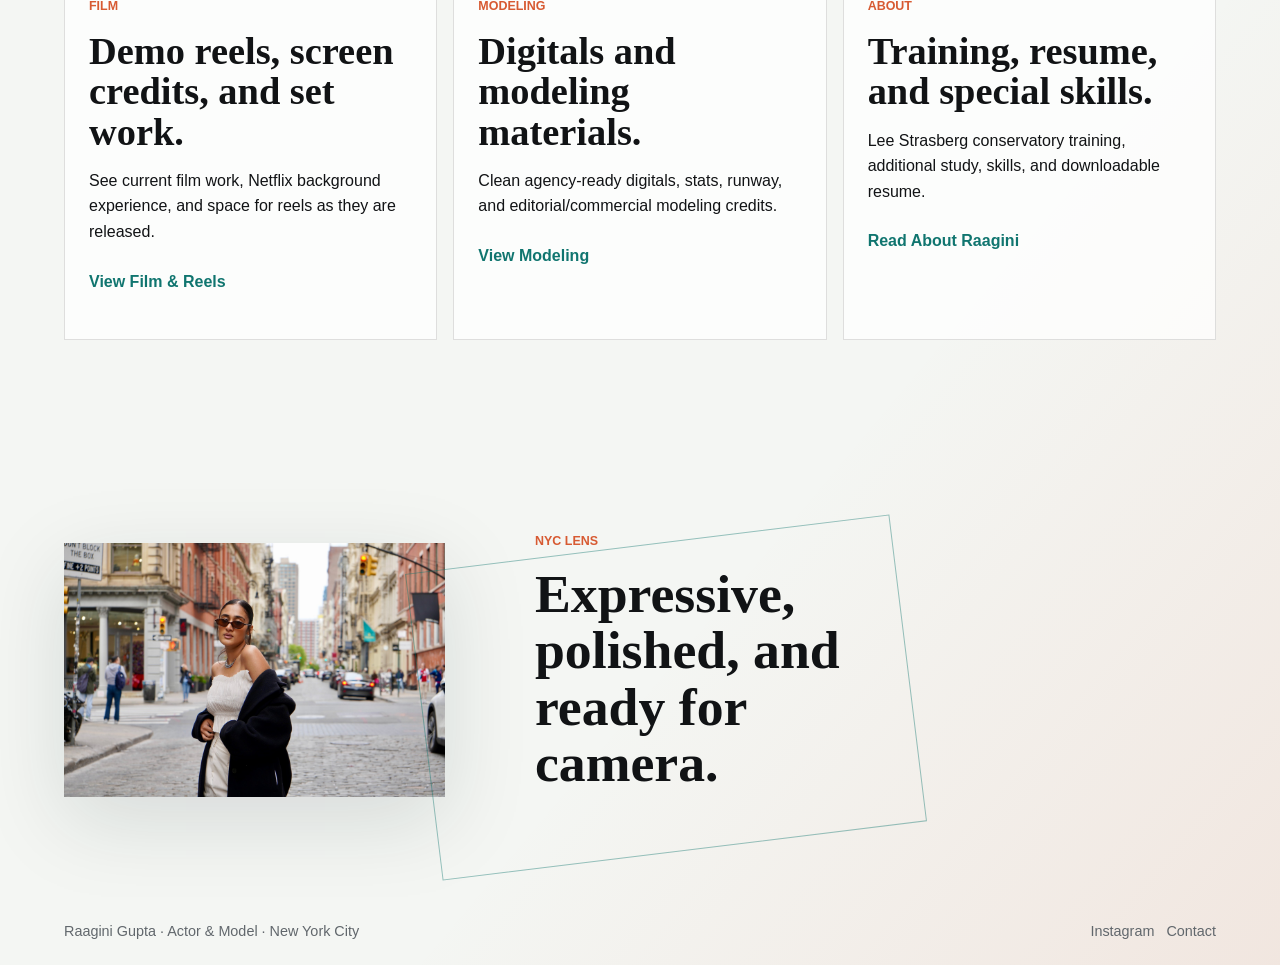
==== commit 86304a1c: "Restructure website into focused pages" ====
--- a/index.html
+++ b/index.html
@@ -3,7 +3,7 @@
   <head>
     <meta charset="utf-8">
     <meta name="viewport" content="width=device-width, initial-scale=1">
-    <meta name="description" content="Raagini Gupta is a NYC-based actor and model with screen, theatre training, fashion, and commercial experience.">
+    <meta name="description" content="Raagini Gupta is a NYC-based actor and model with film, television, training, runway, and editorial experience.">
     <title>Raagini Gupta | Actor & Model</title>
     <link rel="stylesheet" href="styles.css">
   </head>
@@ -11,31 +11,32 @@
     <a class="skip-link" href="#main">Skip to content</a>
 
     <header class="site-header" aria-label="Primary navigation">
-      <a class="brand" href="#top" aria-label="Raagini Gupta home">
+      <a class="brand" href="index.html" aria-label="Raagini Gupta home">
         <span>Raagini</span>
         <span>Gupta</span>
       </a>
       <nav class="nav-links" aria-label="Main">
-        <a href="#work">Work</a>
-        <a href="#training">Training</a>
-        <a href="#gallery">Photos</a>
-        <a href="#contact">Contact</a>
+        <a href="index.html" aria-current="page">Home</a>
+        <a href="film.html">Film & Reels</a>
+        <a href="modeling.html">Modeling</a>
+        <a href="about.html">About</a>
+        <a href="contact.html">Contact</a>
       </nav>
       <a class="nav-action" href="docs/raagini-gupta-acting-resume.pdf" target="_blank" rel="noreferrer">Resume</a>
     </header>
 
     <main id="main">
-      <section class="hero" id="top">
+      <section class="hero home-hero">
         <div class="hero-copy">
           <p class="eyebrow">NYC Actor & Model</p>
           <h1>Raagini Gupta</h1>
-          <p class="intro">Grounded screen presence, method training, and a sharp contemporary energy for film, television, fashion, and commercial work.</p>
+          <p class="intro">Grounded screen presence, method training, and an editorial eye for film, television, fashion, and commercial work.</p>
           <div class="hero-actions" aria-label="Primary actions">
-            <a class="button primary" href="mailto:rgini25@gmail.com">Email Raagini</a>
-            <a class="button secondary" href="docs/raagini-gupta-acting-resume.pdf" target="_blank" rel="noreferrer">View Resume</a>
+            <a class="button primary" href="film.html">Film & Reels</a>
+            <a class="button secondary" href="modeling.html">Modeling Materials</a>
           </div>
         </div>
-        <div class="hero-portrait" aria-label="Portrait of Raagini Gupta">
+        <div class="hero-portrait" aria-label="Editorial portrait of Raagini Gupta">
           <img src="assets/raagini-acting-01.jpg" alt="Raagini Gupta editorial portrait on a New York City street">
         </div>
         <div class="hero-details" aria-label="Profile details">
@@ -62,9 +63,9 @@
 
       <section class="story-band" aria-label="Performer profile">
         <div class="story-frame">
-          <p class="section-kicker">About</p>
+          <p class="section-kicker">Point Of View</p>
           <h2>Built for character work with a modern, camera-ready edge.</h2>
-          <p>Raagini is currently training in the 2-Year Conservatory at the Lee Strasberg Theatre & Film Institute, with additional Meisner study at The Acting Studio. Her work spans lead and supporting short film roles, Netflix background experience, and modeling credits from New York Fashion Week to editorial studio campaigns.</p>
+          <p>Raagini is currently training in the 2-Year Conservatory at the Lee Strasberg Theatre & Film Institute, with additional Meisner study at The Acting Studio. Her work spans lead and supporting short film roles, Netflix background experience, runway, and editorial modeling.</p>
         </div>
         <div class="story-note">
           <span>Languages</span>
@@ -72,179 +73,42 @@
         </div>
       </section>
 
-      <section class="split-section" id="work">
-        <div class="section-heading">
-          <p class="section-kicker">Selected Work</p>
-          <h2>Screen credits, set experience, and modeling work.</h2>
-        </div>
-        <div class="credits-grid">
-          <article class="credit-card featured-credit">
-            <p class="credit-type">Film · Lead</p>
-            <h3>Rushed</h3>
-            <p class="credit-meta">Short Film · New York, NY · Jan 2026</p>
-            <p>A character-led short following a girl who is constantly late to life and exhausted by the pressure to keep up with shifting trends and rules.</p>
-          </article>
-          <article class="credit-card">
-            <p class="credit-type">Film · Supporting</p>
-            <h3>Foundations</h3>
-            <p class="credit-meta">Short Film · New York, NY · Feb 2026</p>
-            <p>Played Zeenat, Anya's cousin from a Pakistani family, an architecture student navigating school, family, and a smoking addiction.</p>
-          </article>
-          <article class="credit-card">
-            <p class="credit-type">Television · Background</p>
-            <h3>Unaccustomed Earth</h3>
-            <p class="credit-meta">Netflix</p>
-            <p>Background actor experience on a professional streaming television set.</p>
-          </article>
-          <article class="credit-card">
-            <p class="credit-type">Television · Background</p>
-            <h3>An Innocent Girl</h3>
-            <p class="credit-meta">Netflix</p>
-            <p>Background actor experience contributing to set movement and lived-in worldbuilding.</p>
-          </article>
-          <article class="credit-card">
-            <p class="credit-type">Runway</p>
-            <h3>NYFW · The Model Experience</h3>
-            <p class="credit-meta">Brand 1127 · New York, NY · Sept 2025</p>
-            <p>Modeled for 1127 during New York Fashion Week through The Model Experience fashion show.</p>
-          </article>
-          <article class="credit-card">
-            <p class="credit-type">Editorial / Commercial</p>
-            <h3>BALM Studio</h3>
-            <p class="credit-meta">Freelance Model · New York, NY · Nov 2025</p>
-            <p>Modeled for BALM Studio's NYC rebrand with a transportation theme and city-based visual direction.</p>
-          </article>
-        </div>
-      </section>
-
-      <section class="photo-strip" aria-label="Editorial portrait">
-        <img src="assets/raagini-acting-02.jpg" alt="Raagini Gupta standing in a New York City street editorial modeling portrait">
-        <div class="photo-caption">
-          <p class="section-kicker">Presence</p>
-          <h2>NYC polish with an expressive, camera-aware point of view.</h2>
-        </div>
-      </section>
-
-      <section class="split-section training" id="training">
-        <div class="section-heading">
-          <p class="section-kicker">Training</p>
-          <h2>Studio discipline with practical on-camera work.</h2>
-        </div>
-        <div class="timeline" aria-label="Acting training timeline">
-          <article class="timeline-item">
-            <div class="timeline-date">Mar 2025 - Present</div>
-            <div>
-              <h3>Lee Strasberg Theatre & Film Institute</h3>
-              <p>2-Year Conservatory with Method Acting, Acting on Film/TV, Movement for Method Actors, Acting on Camera, Vocal Production, Singing for the Actor, and Scene Study.</p>
-              <p class="instructors">Ana Lima · Marcel Simoneau · Tim Crouse · Robert Ellerman · Madeline Jaye · Bill Hopkins · Bruce Baumer · Michael Ryan</p>
-            </div>
-          </article>
-          <article class="timeline-item">
-            <div class="timeline-date">Jun - Aug 2024</div>
-            <div>
-              <h3>The Acting Studio</h3>
-              <p>Introduction to Meisner with James Price.</p>
-            </div>
-          </article>
-        </div>
-      </section>
-
-      <section class="skills-section" aria-label="Special skills">
-        <div>
-          <p class="section-kicker">Range</p>
-          <h2>Skills casting can use.</h2>
-        </div>
-        <ul class="skill-cloud">
-          <li>Hindi</li>
-          <li>English</li>
-          <li>Basketball</li>
-          <li>Bollywood Dance</li>
-          <li>Hip-Hop</li>
-          <li>Swimming</li>
-          <li>Pilates</li>
-          <li>Running</li>
-          <li>Cooking</li>
-          <li>Public Speaking</li>
-          <li>Poker</li>
-          <li>Computer Science</li>
-          <li>Corporate Career</li>
-          <li>Real Estate</li>
-          <li>USA Passport</li>
-          <li>Driver's License</li>
-        </ul>
-      </section>
-
-      <section class="gallery-section" id="gallery">
-        <div class="section-heading">
-          <p class="section-kicker">Photos</p>
-          <h2>Photo sets organized for casting, agents, and modeling review.</h2>
-        </div>
-        <article class="gallery-group">
-          <div class="gallery-label">
-            <p class="section-kicker">Model Digitals</p>
-            <p>Clean studio references for proportions, face, profile, and current look.</p>
-          </div>
-          <div class="gallery-grid digitals-grid">
-            <figure>
-              <img src="assets/raagini-side-profile.jpg" alt="Side-profile model digital of Raagini Gupta">
-              <figcaption>Side Profile</figcaption>
-            </figure>
-            <figure>
-              <img src="assets/raagini-mid-length.jpg" alt="Mid-length model digital of Raagini Gupta">
-              <figcaption>Mid-Length</figcaption>
-            </figure>
-            <figure>
-              <img src="assets/raagini-full-body.jpg" alt="Full body model digital of Raagini Gupta">
-              <figcaption>Full Body</figcaption>
-            </figure>
-          </div>
+      <section class="page-preview-grid" aria-label="Website sections">
+        <article class="preview-card">
+          <p class="section-kicker">Film</p>
+          <h2>Demo reels, screen credits, and set work.</h2>
+          <p>See current film work, Netflix background experience, and space for reels as they are released.</p>
+          <a class="text-link" href="film.html">View Film & Reels</a>
         </article>
-        <article class="gallery-group editorial-group">
-          <div class="gallery-label">
-            <p class="section-kicker">Editorial / NYC</p>
-            <p>Street portraits with styling, movement, attitude, and a stronger sense of character.</p>
-          </div>
-          <div class="editorial-grid">
-            <figure class="wide">
-              <img src="assets/raagini-acting-02.jpg" alt="Raagini Gupta standing in a New York City street">
-              <figcaption>Street Editorial</figcaption>
-            </figure>
-            <figure>
-              <img src="assets/raagini-acting-03.jpg" alt="Close profile editorial portrait of Raagini Gupta in sunglasses">
-              <figcaption>Profile Mood</figcaption>
-            </figure>
-            <figure>
-              <img src="assets/raagini-acting-05.jpg" alt="Full body editorial portrait of Raagini Gupta in a white outfit">
-              <figcaption>Styled Full Body</figcaption>
-            </figure>
-            <figure class="wide">
-              <img src="assets/raagini-acting-04.jpg" alt="Raagini Gupta reclining on city steps in an editorial portrait">
-              <figcaption>Cinematic Portrait</figcaption>
-            </figure>
-            <figure class="wide">
-              <img src="assets/raagini-acting-01.jpg" alt="Close editorial portrait of Raagini Gupta against a New York building">
-              <figcaption>Close Editorial</figcaption>
-            </figure>
-          </div>
+        <article class="preview-card">
+          <p class="section-kicker">Modeling</p>
+          <h2>Digitals and modeling materials.</h2>
+          <p>Clean agency-ready digitals, stats, runway, and editorial/commercial modeling credits.</p>
+          <a class="text-link" href="modeling.html">View Modeling</a>
+        </article>
+        <article class="preview-card">
+          <p class="section-kicker">About</p>
+          <h2>Training, resume, and special skills.</h2>
+          <p>Lee Strasberg conservatory training, additional study, skills, and downloadable resume.</p>
+          <a class="text-link" href="about.html">Read About Raagini</a>
         </article>
       </section>
 
-      <section class="contact-section" id="contact">
-        <div class="contact-card">
-          <p class="section-kicker">Contact</p>
-          <h2>Available for film, television, commercial, and modeling opportunities.</h2>
-          <div class="contact-actions">
-            <a class="button primary" href="mailto:rgini25@gmail.com">rgini25@gmail.com</a>
-            <a class="button secondary" href="tel:+15102466939">(510) 246-6939</a>
-            <a class="button secondary" href="docs/raagini-gupta-acting-resume.pdf" target="_blank" rel="noreferrer">Download Resume</a>
-          </div>
+      <section class="photo-strip" aria-label="Editorial street portrait">
+        <img src="assets/raagini-acting-02.jpg" alt="Raagini Gupta standing in a New York City street editorial portrait">
+        <div class="photo-caption">
+          <p class="section-kicker">NYC Lens</p>
+          <h2>Expressive, polished, and ready for camera.</h2>
         </div>
       </section>
     </main>
 
     <footer class="site-footer">
       <p>Raagini Gupta · Actor & Model · New York City</p>
-      <a href="#top">Back to top</a>
+      <div class="footer-links">
+        <a href="https://www.instagram.com/raagini_gupta/" target="_blank" rel="noreferrer">Instagram</a>
+        <a href="contact.html">Contact</a>
+      </div>
     </footer>
 
     <script src="script.js"></script>
--- a/styles.css
+++ b/styles.css
@@ -3,10 +3,9 @@
   --muted: #61676c;
   --paper: #f4f6f3;
   --paper-soft: #ffffff;
-  --clay: #d75a32;
-  --rose: #f2a09a;
-  --blue: #10756f;
-  --blue-soft: #d8eeeb;
+  --accent: #d75a32;
+  --teal: #10756f;
+  --teal-soft: #dfecea;
   --line: rgba(17, 19, 21, 0.13);
   --shadow: 0 24px 80px rgba(16, 35, 42, 0.13);
   --serif: Georgia, "Times New Roman", serif;
@@ -21,7 +20,7 @@
   margin: 0;
   background:
     linear-gradient(120deg, rgba(16, 117, 111, 0.12), transparent 36rem),
-    linear-gradient(310deg, rgba(215, 90, 50, 0.12), transparent 42rem),
+    linear-gradient(310deg, rgba(215, 90, 50, 0.1), transparent 42rem),
     var(--paper);
   color: var(--ink);
   font-family: var(--sans);
@@ -33,8 +32,8 @@
   position: fixed;
   inset: 0;
   pointer-events: none;
-  opacity: 0.24;
-  background-image: radial-gradient(rgba(23, 19, 17, 0.22) 0.7px, transparent 0.7px);
+  opacity: 0.18;
+  background-image: radial-gradient(rgba(17, 19, 21, 0.22) 0.7px, transparent 0.7px);
   background-size: 18px 18px;
   mask-image: linear-gradient(to bottom, rgba(0, 0, 0, 0.7), transparent 70%);
   z-index: -1;
@@ -43,13 +42,6 @@
 img {
   display: block;
   max-width: 100%;
-}
-
-#work,
-#training,
-#gallery,
-#contact {
-  scroll-margin-top: 8rem;
 }
 
 a {
@@ -81,13 +73,22 @@
   gap: 1.5rem;
   padding: 1rem clamp(1rem, 4vw, 3.5rem);
   border-bottom: 1px solid transparent;
+  background: rgba(244, 246, 243, 0.72);
   backdrop-filter: blur(18px);
   transition: background 180ms ease, border-color 180ms ease;
 }
 
 .site-header.is-scrolled {
-  background: rgba(244, 246, 243, 0.9);
+  background: rgba(244, 246, 243, 0.93);
   border-color: var(--line);
+}
+
+.brand,
+.nav-links a,
+.nav-action,
+.text-link,
+.site-footer a {
+  text-decoration: none;
 }
 
 .brand {
@@ -95,58 +96,89 @@
   line-height: 1;
   font-family: var(--serif);
   font-weight: 700;
-  text-decoration: none;
 }
 
 .nav-links {
   justify-self: center;
   display: flex;
   align-items: center;
-  gap: clamp(0.9rem, 2.5vw, 2rem);
-  font-size: 0.86rem;
-  font-weight: 700;
+  gap: clamp(0.35rem, 1vw, 0.65rem);
+  padding: 0.25rem;
+  border: 1px solid var(--line);
+  border-radius: 999px;
+  background: rgba(255, 255, 255, 0.46);
+  scrollbar-width: none;
+}
+
+.nav-links::-webkit-scrollbar {
+  display: none;
+}
+
+.nav-links a {
+  border-radius: 999px;
+  padding: 0.55rem 0.8rem;
+  color: var(--muted);
+  font-size: 0.78rem;
+  font-weight: 800;
   text-transform: uppercase;
-}
-
-.nav-links a,
-.nav-action,
-.site-footer a {
-  text-decoration: none;
-}
-
-.nav-links a {
-  color: var(--muted);
+  white-space: nowrap;
 }
 
 .nav-links a:hover,
 .nav-links a:focus-visible,
-.site-footer a:hover,
-.site-footer a:focus-visible {
-  color: var(--ink);
+.nav-links a[aria-current="page"] {
+  background: var(--ink);
+  color: white;
 }
 
 .nav-action {
   border: 1px solid var(--ink);
   border-radius: 999px;
   padding: 0.65rem 1rem;
+  font-size: 0.82rem;
   font-weight: 800;
-  font-size: 0.82rem;
   text-transform: uppercase;
+}
+
+.nav-action:hover,
+.nav-action:focus-visible,
+.button:hover,
+.button:focus-visible {
+  transform: translateY(-2px);
+}
+
+.hero,
+.page-hero,
+.about-layout,
+.contact-page,
+.story-band,
+.page-preview-grid,
+.photo-strip,
+.reel-section,
+.work-layout,
+.stats-band,
+.gallery-section,
+.split-section,
+.skills-section {
+  padding-inline: clamp(1rem, 5vw, 5rem);
 }
 
 .hero {
   position: relative;
   min-height: 88vh;
   display: grid;
-  grid-template-columns: minmax(0, 0.94fr) minmax(18rem, 0.76fr);
+  grid-template-columns: minmax(0, 0.9fr) minmax(18rem, 0.72fr);
   align-items: end;
   gap: clamp(2rem, 6vw, 5rem);
-  padding: clamp(3rem, 7vw, 7rem) clamp(1rem, 5vw, 5rem) clamp(3rem, 7vw, 5rem);
+  padding-top: clamp(3rem, 7vw, 7rem);
+  padding-bottom: clamp(3rem, 7vw, 5rem);
   overflow: hidden;
 }
 
 .hero::before,
-.photo-strip::before {
+.photo-strip::before,
+.about-layout::before,
+.contact-page::before {
   content: "";
   position: absolute;
   border: 1px solid rgba(16, 117, 111, 0.42);
@@ -172,7 +204,7 @@
 .credit-type,
 .timeline-date {
   margin: 0 0 0.85rem;
-  color: var(--clay);
+  color: var(--accent);
   font-size: 0.78rem;
   font-weight: 800;
   text-transform: uppercase;
@@ -192,14 +224,21 @@
 }
 
 h1 {
-  max-width: 9ch;
+  max-width: 11ch;
   margin-bottom: 1rem;
-  font-size: clamp(4rem, 11vw, 10.4rem);
+  font-size: clamp(3.4rem, 9vw, 9.6rem);
+}
+
+.compact-hero h1,
+.about-layout h1,
+.contact-page h1 {
+  max-width: 13ch;
+  font-size: clamp(3rem, 7vw, 7.2rem);
 }
 
 h2 {
   margin-bottom: 1rem;
-  font-size: clamp(2rem, 4.5vw, 4.4rem);
+  font-size: clamp(2rem, 4.2vw, 4rem);
 }
 
 h3 {
@@ -209,7 +248,7 @@
 }
 
 .intro {
-  max-width: 40rem;
+  max-width: 43rem;
   color: #30363a;
   font-size: clamp(1.12rem, 1.9vw, 1.55rem);
 }
@@ -226,13 +265,6 @@
   transition: transform 160ms ease, background 160ms ease, color 160ms ease;
 }
 
-.button:hover,
-.button:focus-visible,
-.nav-action:hover,
-.nav-action:focus-visible {
-  transform: translateY(-2px);
-}
-
 .primary {
   background: var(--ink);
   color: white;
@@ -240,21 +272,28 @@
 
 .secondary {
   border: 1px solid var(--line);
-  background: rgba(255, 255, 255, 0.36);
+  background: rgba(255, 255, 255, 0.52);
 }
 
 .hero-actions,
-.contact-actions {
+.contact-actions,
+.footer-links {
   display: flex;
   flex-wrap: wrap;
   gap: 0.75rem;
 }
 
+.hero-portrait,
+.work-image,
+.about-image,
+.contact-image {
+  position: relative;
+  box-shadow: var(--shadow);
+}
+
 .hero-portrait {
-  position: relative;
   align-self: stretch;
   min-height: 37rem;
-  box-shadow: var(--shadow);
 }
 
 .hero-portrait::after {
@@ -263,15 +302,21 @@
   inset: auto -1rem -1rem auto;
   width: 70%;
   height: 42%;
-  background: linear-gradient(135deg, var(--blue), var(--clay));
+  background: linear-gradient(135deg, var(--teal), var(--accent));
   opacity: 0.34;
   z-index: -1;
 }
 
-.hero-portrait img {
+.hero-portrait img,
+.work-image img,
+.about-image img,
+.contact-image img {
   width: 100%;
   height: 100%;
   object-fit: cover;
+}
+
+.hero-portrait img {
   object-position: 50% 22%;
 }
 
@@ -281,13 +326,15 @@
   border-top: 1px solid var(--line);
 }
 
-.hero-details dl {
+.hero-details dl,
+.stats-band dl {
   display: grid;
   grid-template-columns: repeat(4, 1fr);
   margin: 0;
 }
 
-.hero-details div {
+.hero-details div,
+.stats-band div {
   padding: 1.05rem 1rem 0 0;
 }
 
@@ -303,21 +350,15 @@
   font-weight: 800;
 }
 
-.story-band,
-.split-section,
-.skills-section,
-.gallery-section,
-.contact-section {
-  padding: clamp(4rem, 8vw, 8rem) clamp(1rem, 5vw, 5rem);
-}
-
 .story-band {
   display: grid;
   grid-template-columns: minmax(0, 1fr) minmax(14rem, 0.35fr);
   gap: 2rem;
   align-items: end;
+  padding-top: clamp(4rem, 8vw, 8rem);
+  padding-bottom: clamp(4rem, 8vw, 8rem);
   background: var(--ink);
-  color: var(--paper-soft);
+  color: white;
 }
 
 .story-frame {
@@ -349,53 +390,45 @@
   font-size: 1.25rem;
 }
 
-.section-heading {
-  max-width: 58rem;
-  margin-bottom: clamp(1.6rem, 4vw, 3rem);
-}
-
-.credits-grid {
+.page-preview-grid {
   display: grid;
   grid-template-columns: repeat(3, minmax(0, 1fr));
   gap: 1rem;
-}
-
-.credit-card {
-  min-height: 18rem;
-  padding: 1.35rem;
+  padding-top: clamp(4rem, 8vw, 8rem);
+  padding-bottom: clamp(4rem, 8vw, 8rem);
+}
+
+.preview-card,
+.credit-card,
+.reel-card {
   border: 1px solid var(--line);
   background: rgba(255, 255, 255, 0.72);
 }
 
-.featured-credit {
-  grid-row: span 2;
-  background: linear-gradient(145deg, var(--blue), #173332);
-  color: white;
-}
-
-.credit-card p {
-  color: var(--muted);
-}
-
-.featured-credit p,
-.featured-credit .credit-type,
-.featured-credit .credit-meta {
-  color: rgba(255, 255, 255, 0.82);
-}
-
-.credit-meta,
-.instructors {
-  color: var(--muted);
-  font-weight: 700;
+.preview-card {
+  min-height: 23rem;
+  padding: 1.5rem;
+}
+
+.preview-card h2 {
+  font-size: clamp(1.8rem, 3vw, 3rem);
+}
+
+.text-link {
+  display: inline-flex;
+  margin-top: 0.5rem;
+  color: var(--teal);
+  font-weight: 900;
 }
 
 .photo-strip {
   position: relative;
   display: grid;
-  grid-template-columns: minmax(18rem, 0.55fr) minmax(0, 1fr);
+  grid-template-columns: minmax(18rem, 0.56fr) minmax(0, 1fr);
   align-items: center;
   gap: clamp(2rem, 7vw, 7rem);
-  padding: clamp(3rem, 7vw, 6rem) clamp(1rem, 5vw, 5rem);
+  padding-top: clamp(3rem, 7vw, 6rem);
+  padding-bottom: clamp(3rem, 7vw, 6rem);
   overflow: hidden;
 }
 
@@ -419,7 +452,207 @@
 }
 
 .photo-caption h2 {
-  max-width: 11ch;
+  max-width: 12ch;
+}
+
+.page-hero {
+  padding-top: clamp(4rem, 8vw, 8rem);
+  padding-bottom: clamp(2rem, 5vw, 4rem);
+}
+
+.compact-hero {
+  min-height: 42vh;
+  display: grid;
+  align-items: end;
+}
+
+.section-heading {
+  max-width: 58rem;
+  margin-bottom: clamp(1.6rem, 4vw, 3rem);
+}
+
+.reel-section,
+.split-section,
+.gallery-section,
+.skills-section,
+.work-layout,
+.stats-band {
+  padding-top: clamp(4rem, 8vw, 8rem);
+  padding-bottom: clamp(4rem, 8vw, 8rem);
+}
+
+.reel-grid {
+  display: grid;
+  grid-template-columns: repeat(2, minmax(0, 1fr));
+  gap: 1rem;
+}
+
+.reel-card {
+  padding: 1rem;
+}
+
+.reel-frame {
+  display: grid;
+  min-height: clamp(16rem, 28vw, 25rem);
+  place-items: center;
+  border: 1px solid rgba(255, 255, 255, 0.22);
+  background:
+    linear-gradient(135deg, rgba(16, 117, 111, 0.95), rgba(17, 19, 21, 0.96)),
+    var(--ink);
+  color: white;
+}
+
+.reel-frame span {
+  max-width: 14rem;
+  text-align: center;
+  font-family: var(--serif);
+  font-size: clamp(2rem, 4vw, 4rem);
+  line-height: 1.05;
+}
+
+.reel-card p {
+  margin: 1rem 0 0;
+  color: var(--muted);
+  font-weight: 700;
+}
+
+.work-layout {
+  display: grid;
+  grid-template-columns: minmax(17rem, 0.45fr) 1fr;
+  gap: clamp(2rem, 5vw, 5rem);
+  align-items: start;
+  background: #e8eeec;
+}
+
+.work-image {
+  position: sticky;
+  top: 7rem;
+  min-height: 34rem;
+}
+
+.work-image img {
+  object-position: 50% 40%;
+}
+
+.credits-list {
+  display: grid;
+  gap: 1rem;
+}
+
+.credits-grid {
+  display: grid;
+  grid-template-columns: repeat(3, minmax(0, 1fr));
+  gap: 1rem;
+}
+
+.credits-grid.two-up {
+  grid-template-columns: repeat(2, minmax(0, 1fr));
+}
+
+.credit-card {
+  min-height: 17rem;
+  padding: 1.35rem;
+}
+
+.credit-card h2 {
+  font-size: clamp(1.7rem, 3vw, 3rem);
+}
+
+.featured-credit {
+  background: linear-gradient(145deg, var(--teal), #173332);
+  color: white;
+}
+
+.credit-card p {
+  color: var(--muted);
+}
+
+.featured-credit p,
+.featured-credit .credit-type,
+.featured-credit .credit-meta {
+  color: rgba(255, 255, 255, 0.82);
+}
+
+.credit-meta,
+.instructors {
+  color: var(--muted);
+  font-weight: 700;
+}
+
+.stats-band {
+  padding-top: 0;
+}
+
+.stats-band dl {
+  border-top: 1px solid var(--line);
+}
+
+.gallery-section {
+  background: #e8eeec;
+}
+
+.gallery-grid {
+  display: grid;
+  grid-template-columns: repeat(3, 1fr);
+  gap: 1rem;
+}
+
+figure {
+  margin: 0;
+}
+
+.gallery-grid img {
+  width: 100%;
+  height: clamp(28rem, 48vw, 44rem);
+  object-fit: cover;
+  box-shadow: var(--shadow);
+}
+
+.digitals-grid figure:nth-child(1) img {
+  object-position: 50% 22%;
+}
+
+.digitals-grid figure:nth-child(2) img {
+  object-position: 50% 20%;
+}
+
+.digitals-grid figure:nth-child(3) img {
+  object-position: 50% 18%;
+}
+
+figcaption {
+  margin-top: 0.75rem;
+  color: var(--muted);
+  font-size: 0.8rem;
+  font-weight: 800;
+  text-transform: uppercase;
+}
+
+.about-layout {
+  position: relative;
+  display: grid;
+  grid-template-columns: minmax(0, 0.95fr) minmax(18rem, 0.62fr);
+  gap: clamp(2rem, 6vw, 5rem);
+  align-items: center;
+  min-height: 78vh;
+  padding-top: clamp(3rem, 7vw, 7rem);
+  padding-bottom: clamp(3rem, 7vw, 6rem);
+  overflow: hidden;
+}
+
+.about-layout::before {
+  width: 28vw;
+  height: 42vw;
+  right: 12vw;
+  top: 12vh;
+}
+
+.about-image {
+  min-height: 42rem;
+}
+
+.about-image img {
+  object-position: 58% 26%;
 }
 
 .training {
@@ -436,6 +669,10 @@
   gap: 2rem;
   padding: 1.6rem 0;
   border-bottom: 1px solid var(--line);
+}
+
+.timeline-item h2 {
+  font-size: clamp(1.8rem, 3.2vw, 3.2rem);
 }
 
 .timeline-item p {
@@ -467,127 +704,36 @@
   font-weight: 800;
 }
 
-.gallery-section {
-  background: #e8eeec;
-}
-
-.gallery-group + .gallery-group {
-  margin-top: clamp(3rem, 7vw, 6rem);
-}
-
-.gallery-label {
-  display: grid;
-  grid-template-columns: minmax(12rem, 0.28fr) 1fr;
-  gap: 1rem;
-  align-items: end;
-  margin-bottom: 1rem;
-  padding-top: 1rem;
-  border-top: 1px solid var(--line);
-}
-
-.gallery-label p:last-child {
-  max-width: 42rem;
-  margin-bottom: 0.85rem;
-  color: #3b4549;
-  font-weight: 700;
-}
-
-.gallery-grid {
-  display: grid;
-  grid-template-columns: repeat(3, 1fr);
-  gap: 1rem;
-}
-
-.editorial-grid {
-  display: grid;
-  grid-template-columns: repeat(6, 1fr);
-  grid-auto-flow: dense;
-  gap: 1rem;
-}
-
-figure {
-  margin: 0;
-}
-
-.gallery-grid img,
-.editorial-grid img {
-  width: 100%;
-  height: clamp(23rem, 46vw, 41rem);
-  object-fit: cover;
-  box-shadow: var(--shadow);
-}
-
-.digitals-grid figure:nth-child(1) img {
-  object-position: 50% 22%;
-}
-
-.digitals-grid figure:nth-child(2) img {
-  object-position: 50% 20%;
-}
-
-.digitals-grid figure:nth-child(3) img {
+.contact-page {
+  position: relative;
+  display: grid;
+  grid-template-columns: minmax(0, 0.92fr) minmax(18rem, 0.52fr);
+  gap: clamp(2rem, 6vw, 5rem);
+  align-items: center;
+  min-height: 82vh;
+  padding-top: clamp(3rem, 7vw, 7rem);
+  padding-bottom: clamp(3rem, 7vw, 6rem);
+  overflow: hidden;
+}
+
+.contact-page::before {
+  width: 30vw;
+  height: 44vw;
+  right: 10vw;
+  top: 12vh;
+}
+
+.contact-panel {
+  position: relative;
+  z-index: 1;
+}
+
+.contact-image {
+  min-height: 45rem;
+}
+
+.contact-image img {
   object-position: 50% 18%;
-}
-
-.editorial-grid figure {
-  grid-column: span 2;
-}
-
-.editorial-grid .wide {
-  grid-column: span 3;
-}
-
-.editorial-grid figure:nth-child(1) {
-  grid-column: span 4;
-}
-
-.editorial-grid figure:nth-child(1) img,
-.editorial-grid figure:nth-child(4) img,
-.editorial-grid figure:nth-child(5) img {
-  height: clamp(20rem, 34vw, 34rem);
-}
-
-.editorial-grid figure:nth-child(2) img {
-  object-position: 50% 28%;
-}
-
-.editorial-grid figure:nth-child(3) img {
-  object-position: 50% 20%;
-}
-
-.editorial-grid figure:nth-child(5) {
-  grid-column: span 3;
-}
-
-figcaption {
-  margin-top: 0.75rem;
-  color: var(--muted);
-  font-size: 0.8rem;
-  font-weight: 800;
-  text-transform: uppercase;
-}
-
-.contact-section {
-  background: var(--ink);
-}
-
-.contact-card {
-  max-width: 72rem;
-  color: white;
-}
-
-.contact-card h2 {
-  max-width: 15ch;
-}
-
-.contact-card .secondary {
-  border-color: rgba(255, 255, 255, 0.22);
-  color: white;
-}
-
-.contact-card .primary {
-  background: var(--paper-soft);
-  color: var(--ink);
 }
 
 .site-footer {
@@ -603,7 +749,12 @@
   margin: 0;
 }
 
-@media (max-width: 940px) {
+.site-footer a:hover,
+.site-footer a:focus-visible {
+  color: var(--ink);
+}
+
+@media (max-width: 1040px) {
   .site-header {
     grid-template-columns: 1fr auto;
   }
@@ -612,14 +763,21 @@
     grid-column: 1 / -1;
     grid-row: 2;
     justify-self: start;
-    width: 100%;
+    max-width: 100%;
     overflow-x: auto;
-    padding-bottom: 0.15rem;
+    border-radius: 0;
+    border-inline: 0;
+    padding-inline: 0;
+    background: transparent;
   }
 
   .hero,
   .story-band,
+  .page-preview-grid,
   .photo-strip,
+  .work-layout,
+  .about-layout,
+  .contact-page,
   .skills-section {
     grid-template-columns: 1fr;
   }
@@ -649,79 +807,84 @@
     padding: 1rem 0 0;
   }
 
-  .credits-grid {
-    grid-template-columns: repeat(2, minmax(0, 1fr));
-  }
-
-  .featured-credit {
-    grid-row: auto;
-  }
-
-  .gallery-grid,
-  .editorial-grid,
-  .gallery-label {
+  .work-image {
+    position: relative;
+    top: auto;
+    min-height: 32rem;
+  }
+
+  .about-image,
+  .contact-image {
+    min-height: 34rem;
+  }
+
+  .credits-grid,
+  .credits-grid.two-up,
+  .reel-grid {
     grid-template-columns: 1fr;
   }
-
-  .editorial-grid figure,
-  .editorial-grid .wide,
-  .editorial-grid figure:nth-child(1),
-  .editorial-grid figure:nth-child(5) {
-    grid-column: auto;
-  }
-
-  .gallery-grid img,
-  .editorial-grid img,
-  .editorial-grid figure:nth-child(1) img,
-  .editorial-grid figure:nth-child(4) img,
-  .editorial-grid figure:nth-child(5) img {
+}
+
+@media (max-width: 700px) {
+  .site-header {
+    gap: 0.85rem;
+  }
+
+  .nav-action {
+    padding-inline: 0.82rem;
+  }
+
+  h1,
+  .compact-hero h1,
+  .about-layout h1,
+  .contact-page h1 {
+    font-size: clamp(3rem, 16vw, 5rem);
+  }
+
+  .hero-details dl,
+  .stats-band dl,
+  .timeline-item,
+  .gallery-grid {
+    grid-template-columns: 1fr;
+  }
+
+  .hero-portrait {
+    min-height: 27rem;
+  }
+
+  .about-image,
+  .contact-image,
+  .work-image {
+    min-height: 28rem;
+  }
+
+  .credit-card,
+  .preview-card {
+    min-height: 0;
+  }
+
+  .timeline-item {
+    gap: 0.3rem;
+  }
+
+  .photo-caption h2 {
+    max-width: none;
+  }
+
+  .gallery-grid img {
     height: auto;
     max-height: none;
   }
-}
-
-@media (max-width: 620px) {
-  .site-header {
-    gap: 0.85rem;
-  }
-
-  .nav-action {
-    padding-inline: 0.82rem;
-  }
-
-  h1 {
-    font-size: clamp(3.2rem, 18vw, 5rem);
-  }
-
-  .hero-details dl,
-  .credits-grid,
-  .timeline-item {
-    grid-template-columns: 1fr;
-  }
-
-  .hero-portrait {
-    min-height: 27rem;
-  }
-
-  .credit-card {
-    min-height: 0;
-  }
-
-  .timeline-item {
-    gap: 0.3rem;
-  }
-
-  .photo-caption h2,
-  .contact-card h2 {
-    max-width: none;
+
+  .contact-actions .button {
+    width: 100%;
   }
 
   .site-footer {
     display: block;
   }
 
-  .site-footer a {
-    display: inline-block;
+  .footer-links {
     margin-top: 0.45rem;
   }
 }
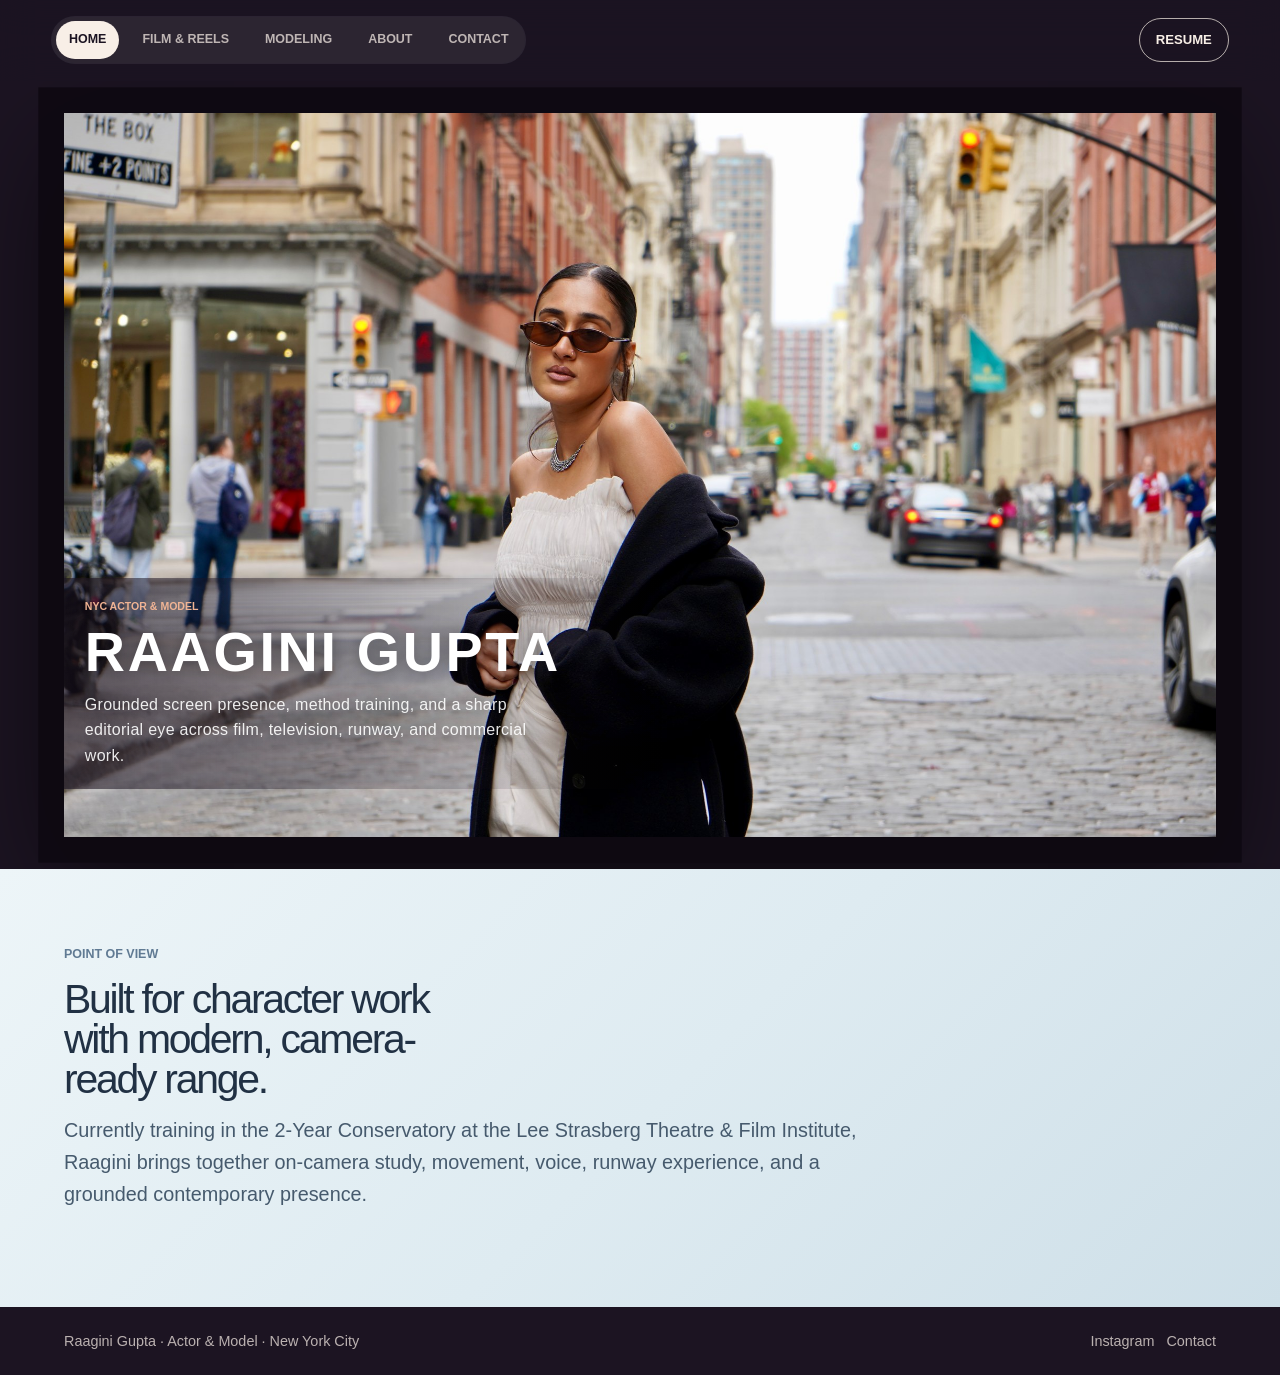
==== commit 0226eb8e: "Redesign with carousel and font changes and images" ====
--- a/index.html
+++ b/index.html
@@ -11,10 +11,6 @@
     <a class="skip-link" href="#main">Skip to content</a>
 
     <header class="site-header" aria-label="Primary navigation">
-      <a class="brand" href="index.html" aria-label="Raagini Gupta home">
-        <span>Raagini</span>
-        <span>Gupta</span>
-      </a>
       <nav class="nav-links" aria-label="Main">
         <a href="index.html" aria-current="page">Home</a>
         <a href="film.html">Film & Reels</a>
@@ -26,79 +22,27 @@
     </header>
 
     <main id="main">
-      <section class="hero home-hero">
-        <div class="hero-copy">
+      <section class="home-hero-v2" aria-label="Raagini Gupta home introduction">
+        <div class="home-carousel" aria-label="Featured portraits">
+          <div class="home-carousel-track">
+            <img src="assets/raagini-acting-02.jpg" alt="Raagini Gupta standing in a New York City street editorial portrait">
+            <img src="assets/raagini-acting-01.jpg" alt="Raagini Gupta editorial close portrait in New York City">
+            <img src="assets/raagini-acting-04.jpg" alt="Raagini Gupta reclining on city steps in an editorial portrait">
+            <img src="assets/raagini-acting-02.jpg" alt="" aria-hidden="true">
+          </div>
+        </div>
+        <div class="home-hero-panel">
           <p class="eyebrow">NYC Actor & Model</p>
           <h1>Raagini Gupta</h1>
-          <p class="intro">Grounded screen presence, method training, and an editorial eye for film, television, fashion, and commercial work.</p>
-          <div class="hero-actions" aria-label="Primary actions">
-            <a class="button primary" href="film.html">Film & Reels</a>
-            <a class="button secondary" href="modeling.html">Modeling Materials</a>
-          </div>
-        </div>
-        <div class="hero-portrait" aria-label="Editorial portrait of Raagini Gupta">
-          <img src="assets/raagini-acting-01.jpg" alt="Raagini Gupta editorial portrait on a New York City street">
-        </div>
-        <div class="hero-details" aria-label="Profile details">
-          <dl>
-            <div>
-              <dt>Height</dt>
-              <dd>5'5"</dd>
-            </div>
-            <div>
-              <dt>Eyes</dt>
-              <dd>Dark Brown</dd>
-            </div>
-            <div>
-              <dt>Hair</dt>
-              <dd>Black</dd>
-            </div>
-            <div>
-              <dt>Base</dt>
-              <dd>New York City</dd>
-            </div>
-          </dl>
+          <p>Grounded screen presence, method training, and a sharp editorial eye across film, television, runway, and commercial work.</p>
         </div>
       </section>
 
-      <section class="story-band" aria-label="Performer profile">
-        <div class="story-frame">
+      <section class="home-profile" aria-label="Point of view">
+        <div class="home-profile-copy">
           <p class="section-kicker">Point Of View</p>
-          <h2>Built for character work with a modern, camera-ready edge.</h2>
-          <p>Raagini is currently training in the 2-Year Conservatory at the Lee Strasberg Theatre & Film Institute, with additional Meisner study at The Acting Studio. Her work spans lead and supporting short film roles, Netflix background experience, runway, and editorial modeling.</p>
-        </div>
-        <div class="story-note">
-          <span>Languages</span>
-          <strong>English · Hindi</strong>
-        </div>
-      </section>
-
-      <section class="page-preview-grid" aria-label="Website sections">
-        <article class="preview-card">
-          <p class="section-kicker">Film</p>
-          <h2>Demo reels, screen credits, and set work.</h2>
-          <p>See current film work, Netflix background experience, and space for reels as they are released.</p>
-          <a class="text-link" href="film.html">View Film & Reels</a>
-        </article>
-        <article class="preview-card">
-          <p class="section-kicker">Modeling</p>
-          <h2>Digitals and modeling materials.</h2>
-          <p>Clean agency-ready digitals, stats, runway, and editorial/commercial modeling credits.</p>
-          <a class="text-link" href="modeling.html">View Modeling</a>
-        </article>
-        <article class="preview-card">
-          <p class="section-kicker">About</p>
-          <h2>Training, resume, and special skills.</h2>
-          <p>Lee Strasberg conservatory training, additional study, skills, and downloadable resume.</p>
-          <a class="text-link" href="about.html">Read About Raagini</a>
-        </article>
-      </section>
-
-      <section class="photo-strip" aria-label="Editorial street portrait">
-        <img src="assets/raagini-acting-02.jpg" alt="Raagini Gupta standing in a New York City street editorial portrait">
-        <div class="photo-caption">
-          <p class="section-kicker">NYC Lens</p>
-          <h2>Expressive, polished, and ready for camera.</h2>
+          <h2>Built for character work with modern, camera-ready range.</h2>
+          <p>Currently training in the 2-Year Conservatory at the Lee Strasberg Theatre & Film Institute, Raagini brings together on-camera study, movement, voice, runway experience, and a grounded contemporary presence.</p>
         </div>
       </section>
     </main>
--- a/styles.css
+++ b/styles.css
@@ -1,15 +1,19 @@
 :root {
-  --ink: #111315;
-  --muted: #61676c;
-  --paper: #f4f6f3;
+  --ink: #251728;
+  --muted: #7a6376;
+  --paper: #1c1422;
   --paper-soft: #ffffff;
-  --accent: #d75a32;
-  --teal: #10756f;
-  --teal-soft: #dfecea;
-  --line: rgba(17, 19, 21, 0.13);
-  --shadow: 0 24px 80px rgba(16, 35, 42, 0.13);
-  --serif: Georgia, "Times New Roman", serif;
-  --sans: -apple-system, BlinkMacSystemFont, "Segoe UI", Arial, sans-serif;
+  --panel: #343f5f;
+  --accent: #f0a06f;
+  --accent-soft: #f5c4a9;
+  --slate: #8b4a68;
+  --slate-deep: #211425;
+  --aubergine: #663356;
+  --line: rgba(37, 29, 49, 0.14);
+  --shadow: 0 22px 58px rgba(74, 46, 89, 0.14);
+  --serif: var(--sans);
+  --display: "Avenir Next", Avenir, "Helvetica Neue", Helvetica, Arial, sans-serif;
+  --sans: "Avenir Next", Avenir, "Helvetica Neue", Helvetica, -apple-system, BlinkMacSystemFont, "Segoe UI", Arial, sans-serif;
 }
 
 * {
@@ -18,25 +22,10 @@
 
 body {
   margin: 0;
-  background:
-    linear-gradient(120deg, rgba(16, 117, 111, 0.12), transparent 36rem),
-    linear-gradient(310deg, rgba(215, 90, 50, 0.1), transparent 42rem),
-    var(--paper);
-  color: var(--ink);
+  background: var(--paper);
+  color: #f6eee6;
   font-family: var(--sans);
   line-height: 1.6;
-}
-
-body::before {
-  content: "";
-  position: fixed;
-  inset: 0;
-  pointer-events: none;
-  opacity: 0.18;
-  background-image: radial-gradient(rgba(17, 19, 21, 0.22) 0.7px, transparent 0.7px);
-  background-size: 18px 18px;
-  mask-image: linear-gradient(to bottom, rgba(0, 0, 0, 0.7), transparent 70%);
-  z-index: -1;
 }
 
 img {
@@ -68,18 +57,18 @@
   top: 0;
   z-index: 10;
   display: grid;
-  grid-template-columns: auto 1fr auto;
+  grid-template-columns: 1fr auto;
   align-items: center;
   gap: 1.5rem;
   padding: 1rem clamp(1rem, 4vw, 3.5rem);
   border-bottom: 1px solid transparent;
-  background: rgba(244, 246, 243, 0.72);
+  background: rgba(28, 20, 34, 0.82);
   backdrop-filter: blur(18px);
   transition: background 180ms ease, border-color 180ms ease;
 }
 
 .site-header.is-scrolled {
-  background: rgba(244, 246, 243, 0.93);
+  background: rgba(28, 20, 34, 0.96);
   border-color: var(--line);
 }
 
@@ -94,19 +83,21 @@
 .brand {
   display: grid;
   line-height: 1;
-  font-family: var(--serif);
-  font-weight: 700;
+  font-family: var(--sans);
+  font-weight: 750;
+  letter-spacing: -0.03em;
+  color: #f8efe7;
 }
 
 .nav-links {
-  justify-self: center;
+  justify-self: start;
   display: flex;
   align-items: center;
   gap: clamp(0.35rem, 1vw, 0.65rem);
   padding: 0.25rem;
   border: 1px solid var(--line);
   border-radius: 999px;
-  background: rgba(255, 255, 255, 0.46);
+  background: rgba(255, 255, 255, 0.08);
   scrollbar-width: none;
 }
 
@@ -117,9 +108,9 @@
 .nav-links a {
   border-radius: 999px;
   padding: 0.55rem 0.8rem;
-  color: var(--muted);
+  color: rgba(248, 239, 231, 0.72);
   font-size: 0.78rem;
-  font-weight: 800;
+  font-weight: 700;
   text-transform: uppercase;
   white-space: nowrap;
 }
@@ -127,17 +118,62 @@
 .nav-links a:hover,
 .nav-links a:focus-visible,
 .nav-links a[aria-current="page"] {
-  background: var(--ink);
-  color: white;
+  background: #f8efe7;
+  color: #1c1422;
 }
 
 .nav-action {
-  border: 1px solid var(--ink);
+  border: 1px solid rgba(248, 239, 231, 0.7);
   border-radius: 999px;
   padding: 0.65rem 1rem;
   font-size: 0.82rem;
-  font-weight: 800;
+  font-weight: 700;
   text-transform: uppercase;
+  border-color: rgba(248, 239, 231, 0.7);
+  color: #f8efe7;
+}
+
+.nav-action:hover,
+.nav-action:focus-visible {
+  background: #f8efe7;
+  color: #1c1422;
+}
+
+body:not(:has(.home-hero-v2)) {
+  background: #f7f1e6;
+  color: var(--ink);
+}
+
+body:not(:has(.home-hero-v2)) .site-header {
+  background: rgba(248, 244, 246, 0.86);
+}
+
+body:not(:has(.home-hero-v2)) .site-header.is-scrolled {
+  background: rgba(248, 244, 246, 0.96);
+}
+
+body:not(:has(.home-hero-v2)) .brand {
+  color: var(--ink);
+}
+
+body:not(:has(.home-hero-v2)) .nav-links {
+  background: rgba(255, 255, 255, 0.6);
+}
+
+body:not(:has(.home-hero-v2)) .nav-links a {
+  color: var(--muted);
+}
+
+body:not(:has(.home-hero-v2)) .nav-links a:hover,
+body:not(:has(.home-hero-v2)) .nav-links a:focus-visible,
+body:not(:has(.home-hero-v2)) .nav-links a[aria-current="page"] {
+  background: var(--slate);
+  color: var(--paper-soft);
+}
+
+body:not(:has(.home-hero-v2)) .nav-action {
+  border-color: var(--ink);
+  color: var(--ink);
 }
 
 .nav-action:hover,
@@ -148,6 +184,8 @@
 }
 
 .hero,
+.home-hero-v2,
+.home-profile,
 .page-hero,
 .about-layout,
 .contact-page,
@@ -155,7 +193,9 @@
 .page-preview-grid,
 .photo-strip,
 .reel-section,
+.film-feature,
 .work-layout,
+.runway-story,
 .stats-band,
 .gallery-section,
 .split-section,
@@ -165,25 +205,170 @@
 
 .hero {
   position: relative;
-  min-height: 88vh;
-  display: grid;
-  grid-template-columns: minmax(0, 0.9fr) minmax(18rem, 0.72fr);
+  min-height: auto;
+  display: grid;
+  grid-template-columns: minmax(0, 0.92fr) minmax(18rem, 0.72fr);
+  align-items: center;
+  gap: clamp(1.5rem, 5vw, 4rem);
+  padding-top: clamp(2rem, 5vw, 4.5rem);
+  padding-bottom: clamp(2rem, 5vw, 4rem);
+  overflow: hidden;
+}
+
+.home-hero-v2 {
+  position: relative;
+  min-height: calc(100vh - 7rem);
+  display: grid;
   align-items: end;
-  gap: clamp(2rem, 6vw, 5rem);
-  padding-top: clamp(3rem, 7vw, 7rem);
-  padding-bottom: clamp(3rem, 7vw, 5rem);
+  padding-top: clamp(1rem, 3vw, 2rem);
+  padding-bottom: clamp(1rem, 3vw, 2rem);
   overflow: hidden;
+}
+
+.home-carousel {
+  position: absolute;
+  inset: clamp(1rem, 3vw, 2rem) clamp(1rem, 5vw, 5rem);
+  width: calc(100% - clamp(1rem, 5vw, 5rem) * 2);
+  height: calc(100% - clamp(1rem, 3vw, 2rem) * 2);
+}
+
+.home-carousel {
+  z-index: 0;
+  overflow: hidden;
+  border: 0;
+  background: #0e0912;
+  box-shadow:
+    0 0 0 clamp(1rem, 2vw, 1.65rem) rgba(14, 9, 18, 0.94),
+    0 40px 112px rgba(0, 0, 0, 0.72);
+}
+
+.home-carousel-track {
+  display: flex;
+  width: 400%;
+  height: 100%;
+  transform: translateX(0);
+  animation: homeCarouselTrack 24s infinite cubic-bezier(0.76, 0, 0.24, 1);
+  will-change: transform;
+}
+
+.home-carousel img {
+  inset: 0;
+  flex: 0 0 25%;
+  width: 25%;
+  height: 100%;
+  object-fit: cover;
+  object-position: 52% 45%;
+  opacity: 1;
+}
+
+.home-carousel img:nth-child(2) {
+  object-position: 50% 45%;
+}
+
+.home-carousel img:nth-child(3) {
+  object-position: 54% 46%;
+}
+
+@keyframes homeCarouselTrack {
+  0%,
+  20% {
+    transform: translate3d(0, 0, 0);
+  }
+
+  33.333%,
+  53.333% {
+    transform: translate3d(-25%, 0, 0);
+  }
+
+  66.666%,
+  86.666% {
+    transform: translate3d(-50%, 0, 0);
+  }
+
+  100% {
+    transform: translate3d(-75%, 0, 0);
+  }
+}
+
+.home-hero-v2::after {
+  display: none;
+}
+
+.home-hero-panel {
+  position: relative;
+  z-index: 2;
+  max-width: 37.5rem;
+  margin: 0 0 clamp(1rem, 4vw, 3rem);
+  padding: clamp(0.85rem, 1.9vw, 1.3rem);
+  background: linear-gradient(90deg, rgba(28, 20, 34, 0.62), rgba(28, 20, 34, 0.22) 56%, transparent);
+  color: white;
+  text-shadow: 0 2px 18px rgba(0, 0, 0, 0.55);
+}
+
+.home-hero-panel .eyebrow {
+  color: #f0b494;
+  font-size: 0.66rem;
+}
+
+.home-hero-panel h1 {
+  max-width: none;
+  margin-bottom: 0.95rem;
+  color: white;
+  font-family: var(--display);
+  font-weight: 600;
+  letter-spacing: 0.048em;
+  line-height: 0.86;
+  text-transform: uppercase;
+  white-space: nowrap;
+  font-size: clamp(1.45rem, 4.35vw, 4.65rem);
+}
+
+.home-hero-panel p:last-child {
+  max-width: 28rem;
+  margin-bottom: 0;
+  color: rgba(255, 255, 255, 0.9);
+  font-family: "Avenir Next", Avenir, "Helvetica Neue", Helvetica, Arial, sans-serif;
+  font-size: clamp(0.9rem, 1.25vw, 1.08rem);
+  font-weight: 400;
+  letter-spacing: 0.018em;
+  line-height: 1.58;
+}
+
+.home-profile {
+  display: grid;
+  grid-template-columns: 1fr;
+  gap: 0;
+  align-items: start;
+  padding-top: clamp(3rem, 6vw, 5rem);
+  padding-bottom: clamp(3rem, 6vw, 5rem);
+  background: linear-gradient(135deg, #edf5f8, #deebf1 52%, #cedfe8);
+  color: #213144;
+}
+
+.home-profile-copy {
+  max-width: 68rem;
+}
+
+.home-profile-copy h2 {
+  max-width: 18ch;
+  color: #213144;
+}
+
+.home-profile-copy p:last-child {
+  max-width: 50rem;
+  color: #465a6d;
+  font-size: clamp(1.04rem, 1.55vw, 1.28rem);
+}
+
+.home-profile .section-kicker {
+  color: #607a93;
 }
 
 .hero::before,
 .photo-strip::before,
 .about-layout::before,
 .contact-page::before {
-  content: "";
-  position: absolute;
-  border: 1px solid rgba(16, 117, 111, 0.42);
-  transform: rotate(-7deg);
-  pointer-events: none;
+  display: none;
 }
 
 .hero::before {
@@ -196,7 +381,7 @@
 .hero-copy {
   position: relative;
   z-index: 1;
-  padding-bottom: 2rem;
+  padding-bottom: 0;
 }
 
 .eyebrow,
@@ -206,7 +391,7 @@
   margin: 0 0 0.85rem;
   color: var(--accent);
   font-size: 0.78rem;
-  font-weight: 800;
+  font-weight: 700;
   text-transform: uppercase;
 }
 
@@ -220,25 +405,27 @@
 h1,
 h2 {
   font-family: var(--serif);
-  line-height: 1.05;
+  font-weight: 500;
+  letter-spacing: -0.055em;
+  line-height: 0.98;
 }
 
 h1 {
-  max-width: 11ch;
+  max-width: 13ch;
   margin-bottom: 1rem;
-  font-size: clamp(3.4rem, 9vw, 9.6rem);
+  font-size: clamp(3.2rem, 8vw, 8.6rem);
 }
 
 .compact-hero h1,
 .about-layout h1,
 .contact-page h1 {
-  max-width: 13ch;
-  font-size: clamp(3rem, 7vw, 7.2rem);
+  max-width: 16ch;
+  font-size: clamp(2.8rem, 5.4vw, 5.8rem);
 }
 
 h2 {
   margin-bottom: 1rem;
-  font-size: clamp(2rem, 4.2vw, 4rem);
+  font-size: clamp(1.8rem, 3.2vw, 3.4rem);
 }
 
 h3 {
@@ -249,7 +436,7 @@
 
 .intro {
   max-width: 43rem;
-  color: #30363a;
+  color: #3f4050;
   font-size: clamp(1.12rem, 1.9vw, 1.55rem);
 }
 
@@ -261,18 +448,18 @@
   border-radius: 999px;
   padding: 0.82rem 1.2rem;
   text-decoration: none;
-  font-weight: 800;
+  font-weight: 700;
   transition: transform 160ms ease, background 160ms ease, color 160ms ease;
 }
 
 .primary {
-  background: var(--ink);
-  color: white;
+  background: var(--slate-deep);
+  color: var(--paper-soft);
 }
 
 .secondary {
   border: 1px solid var(--line);
-  background: rgba(255, 255, 255, 0.52);
+  background: rgba(250, 249, 245, 0.58);
 }
 
 .hero-actions,
@@ -293,18 +480,11 @@
 
 .hero-portrait {
   align-self: stretch;
-  min-height: 37rem;
+  min-height: clamp(28rem, 46vw, 44rem);
 }
 
 .hero-portrait::after {
-  content: "";
-  position: absolute;
-  inset: auto -1rem -1rem auto;
-  width: 70%;
-  height: 42%;
-  background: linear-gradient(135deg, var(--teal), var(--accent));
-  opacity: 0.34;
-  z-index: -1;
+  display: none;
 }
 
 .hero-portrait img,
@@ -341,13 +521,13 @@
 dt {
   color: var(--muted);
   font-size: 0.78rem;
-  font-weight: 800;
+  font-weight: 700;
   text-transform: uppercase;
 }
 
 dd {
   margin: 0.1rem 0 0;
-  font-weight: 800;
+  font-weight: 700;
 }
 
 .story-band {
@@ -355,32 +535,37 @@
   grid-template-columns: minmax(0, 1fr) minmax(14rem, 0.35fr);
   gap: 2rem;
   align-items: end;
-  padding-top: clamp(4rem, 8vw, 8rem);
-  padding-bottom: clamp(4rem, 8vw, 8rem);
-  background: var(--ink);
-  color: white;
+  padding-top: clamp(4rem, 7vw, 6rem);
+  padding-bottom: clamp(3rem, 6vw, 5rem);
+  background: var(--slate-deep);
+  color: var(--paper-soft);
 }
 
 .story-frame {
   max-width: 68rem;
 }
 
+.story-frame h2 {
+  max-width: 17ch;
+  font-size: clamp(2rem, 4vw, 4.2rem);
+}
+
 .story-frame p:last-child {
   max-width: 58rem;
-  color: rgba(255, 255, 255, 0.78);
+  color: rgba(250, 249, 245, 0.84);
   font-size: clamp(1.03rem, 1.6vw, 1.32rem);
 }
 
 .story-note {
-  border-left: 1px solid rgba(255, 255, 255, 0.22);
+  border-left: 1px solid rgba(250, 249, 245, 0.2);
   padding-left: 1.5rem;
 }
 
 .story-note span {
   display: block;
-  color: rgba(255, 255, 255, 0.62);
+  color: rgba(250, 249, 245, 0.7);
   font-size: 0.8rem;
-  font-weight: 800;
+  font-weight: 700;
   text-transform: uppercase;
 }
 
@@ -394,19 +579,19 @@
   display: grid;
   grid-template-columns: repeat(3, minmax(0, 1fr));
   gap: 1rem;
-  padding-top: clamp(4rem, 8vw, 8rem);
-  padding-bottom: clamp(4rem, 8vw, 8rem);
+  padding-top: clamp(3rem, 6vw, 5rem);
+  padding-bottom: clamp(3rem, 6vw, 5rem);
 }
 
 .preview-card,
 .credit-card,
 .reel-card {
   border: 1px solid var(--line);
-  background: rgba(255, 255, 255, 0.72);
+  background: rgba(251, 252, 250, 0.82);
 }
 
 .preview-card {
-  min-height: 23rem;
+  min-height: 18rem;
   padding: 1.5rem;
 }
 
@@ -417,8 +602,8 @@
 .text-link {
   display: inline-flex;
   margin-top: 0.5rem;
-  color: var(--teal);
-  font-weight: 900;
+  color: var(--accent);
+  font-weight: 700;
 }
 
 .photo-strip {
@@ -427,8 +612,8 @@
   grid-template-columns: minmax(18rem, 0.56fr) minmax(0, 1fr);
   align-items: center;
   gap: clamp(2rem, 7vw, 7rem);
-  padding-top: clamp(3rem, 7vw, 6rem);
-  padding-bottom: clamp(3rem, 7vw, 6rem);
+  padding-top: clamp(2.5rem, 5vw, 4.5rem);
+  padding-bottom: clamp(2.5rem, 5vw, 4.5rem);
   overflow: hidden;
 }
 
@@ -461,7 +646,7 @@
 }
 
 .compact-hero {
-  min-height: 42vh;
+  min-height: 30vh;
   display: grid;
   align-items: end;
 }
@@ -472,13 +657,43 @@
 }
 
 .reel-section,
+.film-feature,
 .split-section,
 .gallery-section,
 .skills-section,
+.runway-story,
 .work-layout,
 .stats-band {
-  padding-top: clamp(4rem, 8vw, 8rem);
-  padding-bottom: clamp(4rem, 8vw, 8rem);
+  padding-top: clamp(3rem, 6vw, 6rem);
+  padding-bottom: clamp(3rem, 6vw, 6rem);
+}
+
+.film-feature {
+  display: grid;
+  grid-template-columns: minmax(18rem, 0.34fr) minmax(0, 1fr);
+  gap: clamp(1.5rem, 4vw, 4rem);
+  align-items: end;
+  background: var(--panel);
+}
+
+.feature-copy {
+  max-width: 28rem;
+}
+
+.feature-copy h2 {
+  margin-bottom: 0.65rem;
+}
+
+.feature-copy p:last-child {
+  color: #3f4050;
+  font-size: 1.06rem;
+}
+
+.feature-video video {
+  width: 100%;
+  aspect-ratio: 16 / 9;
+  background: #eadfe5;
+  box-shadow: var(--shadow);
 }
 
 .reel-grid {
@@ -487,26 +702,52 @@
   gap: 1rem;
 }
 
+.featured-video {
+  display: grid;
+  grid-template-columns: minmax(0, 1fr) minmax(16rem, 0.36fr);
+  gap: 1rem;
+  align-items: stretch;
+  margin-bottom: 1rem;
+}
+
+.featured-video video {
+  width: 100%;
+  min-height: 20rem;
+  background: #d8d6cf;
+  box-shadow: var(--shadow);
+}
+
 .reel-card {
   padding: 1rem;
 }
 
+.quiet-card {
+  max-width: 62rem;
+  padding: clamp(1.25rem, 3vw, 2rem);
+  background: transparent;
+}
+
+.quiet-card h2 {
+  max-width: 18ch;
+  margin-bottom: 0;
+}
+
 .reel-frame {
   display: grid;
   min-height: clamp(16rem, 28vw, 25rem);
   place-items: center;
-  border: 1px solid rgba(255, 255, 255, 0.22);
+  border: 1px solid rgba(250, 249, 245, 0.22);
   background:
-    linear-gradient(135deg, rgba(16, 117, 111, 0.95), rgba(17, 19, 21, 0.96)),
-    var(--ink);
-  color: white;
+    linear-gradient(135deg, rgba(51, 64, 106, 0.94), rgba(32, 41, 66, 0.94)),
+    var(--slate-deep);
+  color: var(--paper-soft);
 }
 
 .reel-frame span {
   max-width: 14rem;
   text-align: center;
   font-family: var(--serif);
-  font-size: clamp(2rem, 4vw, 4rem);
+  font-size: clamp(1.9rem, 3.2vw, 3.1rem);
   line-height: 1.05;
 }
 
@@ -521,13 +762,13 @@
   grid-template-columns: minmax(17rem, 0.45fr) 1fr;
   gap: clamp(2rem, 5vw, 5rem);
   align-items: start;
-  background: #e8eeec;
+  background: var(--paper-soft);
 }
 
 .work-image {
   position: sticky;
   top: 7rem;
-  min-height: 34rem;
+  height: clamp(28rem, 42vw, 42rem);
 }
 
 .work-image img {
@@ -559,8 +800,8 @@
 }
 
 .featured-credit {
-  background: linear-gradient(145deg, var(--teal), #173332);
-  color: white;
+  background: var(--slate-deep);
+  color: var(--paper-soft);
 }
 
 .credit-card p {
@@ -570,7 +811,7 @@
 .featured-credit p,
 .featured-credit .credit-type,
 .featured-credit .credit-meta {
-  color: rgba(255, 255, 255, 0.82);
+  color: rgba(250, 249, 245, 0.84);
 }
 
 .credit-meta,
@@ -583,12 +824,68 @@
   padding-top: 0;
 }
 
-.stats-band dl {
+.stats-band dl,
+.hero-stats {
   border-top: 1px solid var(--line);
 }
 
 .gallery-section {
-  background: #e8eeec;
+  background: var(--panel);
+}
+
+.modeling-hero {
+  display: grid;
+  grid-template-columns: minmax(0, 1fr) minmax(18rem, 0.38fr);
+  gap: clamp(1.5rem, 5vw, 4rem);
+  align-items: end;
+}
+
+.hero-stats {
+  display: grid;
+  grid-template-columns: repeat(2, 1fr);
+  gap: 1rem 1.25rem;
+  margin: 0;
+  padding-top: 1rem;
+}
+
+.hero-stats div {
+  padding: 0;
+}
+
+.runway-story {
+  display: grid;
+  grid-template-columns: minmax(18rem, 0.34fr) minmax(0, 1fr);
+  gap: clamp(1.5rem, 4vw, 4rem);
+  align-items: end;
+  background: var(--paper-soft);
+}
+
+.runway-copy {
+  max-width: 30rem;
+}
+
+.runway-copy p:last-child {
+  color: #3f4050;
+  font-size: 1.06rem;
+}
+
+.runway-feature {
+  display: grid;
+  grid-template-columns: repeat(2, minmax(0, 1fr));
+  gap: 1rem;
+  margin-bottom: 0;
+}
+
+.runway-feature img {
+  width: 100%;
+  height: clamp(28rem, 48vw, 46rem);
+  object-fit: cover;
+  object-position: 50% 18%;
+  box-shadow: var(--shadow);
+}
+
+.digitals-section {
+  border-top: 1px solid rgba(36, 50, 58, 0.08);
 }
 
 .gallery-grid {
@@ -624,7 +921,7 @@
   margin-top: 0.75rem;
   color: var(--muted);
   font-size: 0.8rem;
-  font-weight: 800;
+  font-weight: 700;
   text-transform: uppercase;
 }
 
@@ -699,9 +996,9 @@
   border: 1px solid var(--line);
   border-radius: 999px;
   padding: 0.6rem 0.9rem;
-  background: rgba(255, 255, 255, 0.72);
-  color: #263036;
-  font-weight: 800;
+  background: rgba(251, 252, 250, 0.82);
+  color: var(--ink);
+  font-weight: 700;
 }
 
 .contact-page {
@@ -745,6 +1042,11 @@
   font-size: 0.9rem;
 }
 
+body:has(.home-hero-v2) .site-footer {
+  background: #1c1422;
+  color: rgba(248, 239, 231, 0.72);
+}
+
 .site-footer p {
   margin: 0;
 }
@@ -756,12 +1058,11 @@
 
 @media (max-width: 1040px) {
   .site-header {
-    grid-template-columns: 1fr auto;
+    grid-template-columns: 1fr;
   }
 
   .nav-links {
-    grid-column: 1 / -1;
-    grid-row: 2;
+    grid-row: 1;
     justify-self: start;
     max-width: 100%;
     overflow-x: auto;
@@ -771,11 +1072,20 @@
     background: transparent;
   }
 
+  .nav-action {
+    grid-row: 2;
+    justify-self: start;
+  }
+
   .hero,
+  .home-profile,
   .story-band,
   .page-preview-grid,
   .photo-strip,
+  .film-feature,
   .work-layout,
+  .runway-story,
+  .modeling-hero,
   .about-layout,
   .contact-page,
   .skills-section {
@@ -803,14 +1113,14 @@
 
   .story-note {
     border-left: 0;
-    border-top: 1px solid rgba(255, 255, 255, 0.22);
+    border-top: 1px solid rgba(250, 249, 245, 0.22);
     padding: 1rem 0 0;
   }
 
   .work-image {
     position: relative;
     top: auto;
-    min-height: 32rem;
+    height: 32rem;
   }
 
   .about-image,
@@ -820,9 +1130,32 @@
 
   .credits-grid,
   .credits-grid.two-up,
-  .reel-grid {
+  .credits-grid.single-credit,
+  .reel-grid,
+  .featured-video,
+  .runway-feature {
     grid-template-columns: 1fr;
   }
+
+  .home-hero-v2 {
+    min-height: 72vh;
+  }
+
+  .home-carousel,
+  .home-hero-v2::after {
+    inset: 0.75rem;
+    width: calc(100% - 1.5rem);
+    height: calc(100% - 1.5rem);
+  }
+
+  .home-carousel-track {
+    height: 100%;
+  }
+
+  .home-hero-panel {
+    margin-bottom: 1.5rem;
+  }
+
 }
 
 @media (max-width: 700px) {
@@ -838,7 +1171,7 @@
   .compact-hero h1,
   .about-layout h1,
   .contact-page h1 {
-    font-size: clamp(3rem, 16vw, 5rem);
+    font-size: clamp(2.75rem, 13vw, 4.3rem);
   }
 
   .hero-details dl,
@@ -855,7 +1188,7 @@
   .about-image,
   .contact-image,
   .work-image {
-    min-height: 28rem;
+    height: 28rem;
   }
 
   .credit-card,
@@ -880,6 +1213,16 @@
     width: 100%;
   }
 
+  .home-hero-v2 {
+    min-height: 68vh;
+  }
+
+  .home-profile,
+  .home-profile {
+    padding-top: 2.5rem;
+    padding-bottom: 2.5rem;
+  }
+
   .site-footer {
     display: block;
   }
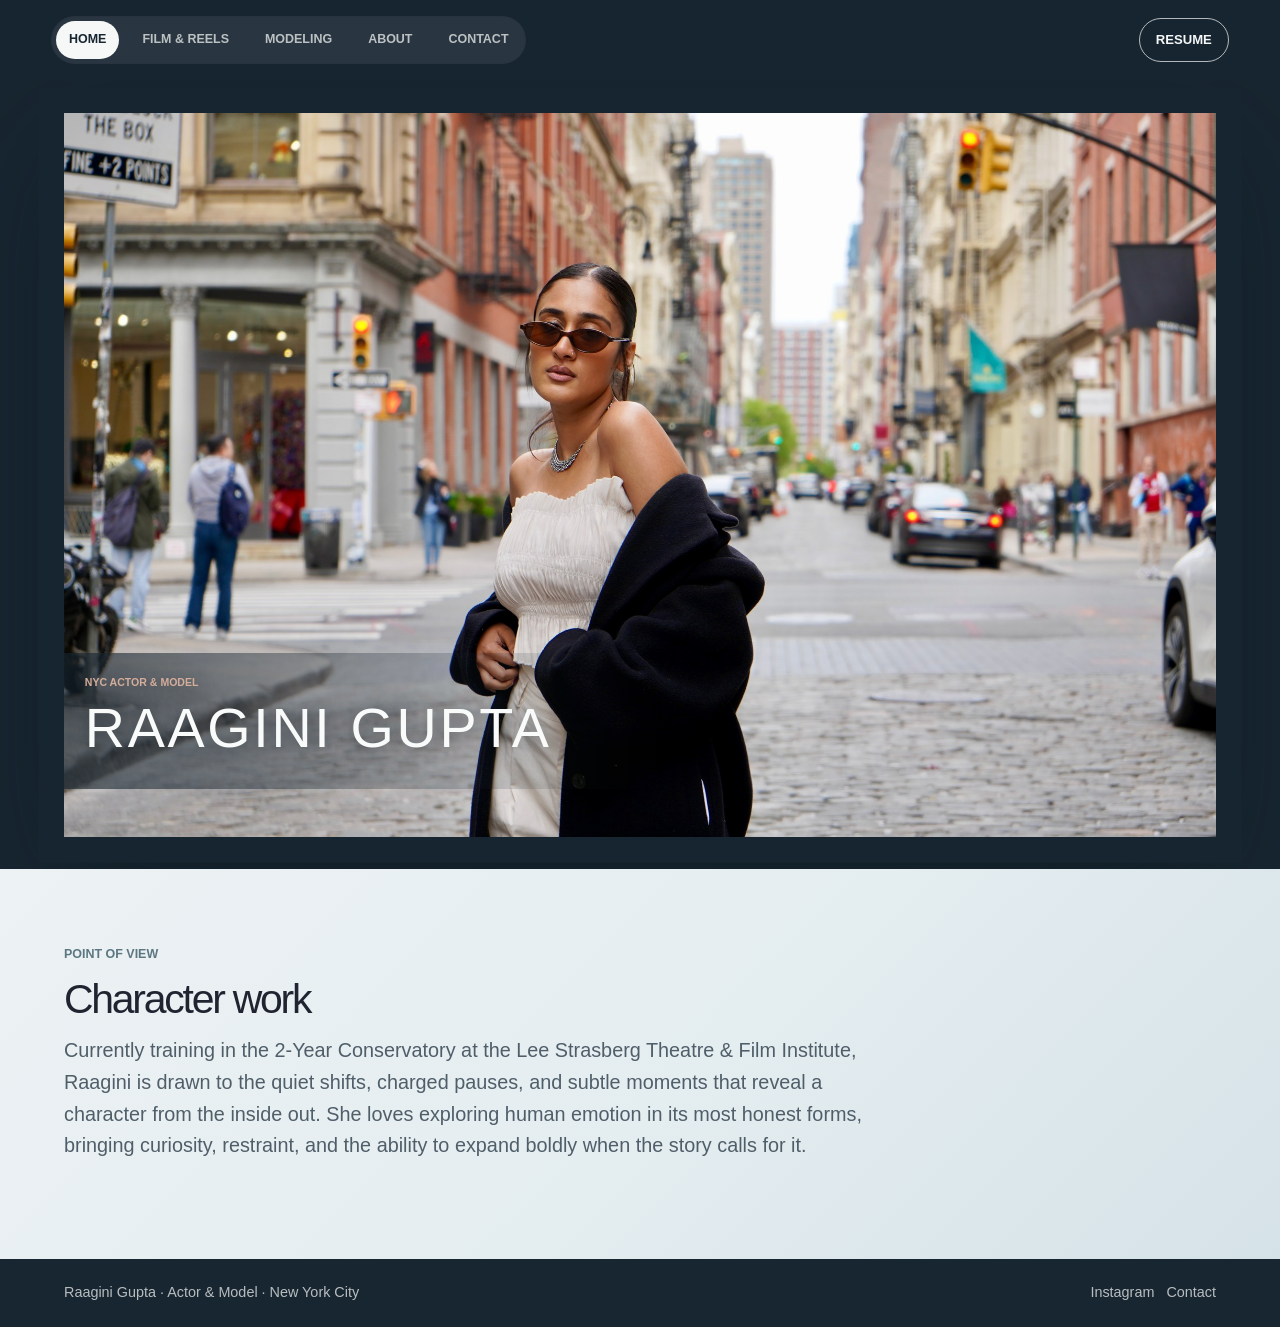
==== commit d91ac52b: "Update actor portfolio website" ====
--- a/index.html
+++ b/index.html
@@ -4,6 +4,8 @@
     <meta charset="utf-8">
     <meta name="viewport" content="width=device-width, initial-scale=1">
     <meta name="description" content="Raagini Gupta is a NYC-based actor and model with film, television, training, runway, and editorial experience.">
+    <meta name="referrer" content="strict-origin-when-cross-origin">
+    <meta http-equiv="Content-Security-Policy" content="default-src 'self'; base-uri 'self'; object-src 'none'; frame-ancestors 'none'; img-src 'self'; media-src 'self'; script-src 'self'; style-src 'self'; form-action 'self'; upgrade-insecure-requests">
     <title>Raagini Gupta | Actor & Model</title>
     <link rel="stylesheet" href="styles.css">
   </head>
@@ -18,7 +20,7 @@
         <a href="about.html">About</a>
         <a href="contact.html">Contact</a>
       </nav>
-      <a class="nav-action" href="docs/raagini-gupta-acting-resume.pdf" target="_blank" rel="noreferrer">Resume</a>
+      <a class="nav-action" href="docs/raagini-gupta-acting-resume.pdf" target="_blank" rel="noopener noreferrer">Resume</a>
     </header>
 
     <main id="main">
@@ -34,15 +36,14 @@
         <div class="home-hero-panel">
           <p class="eyebrow">NYC Actor & Model</p>
           <h1>Raagini Gupta</h1>
-          <p>Grounded screen presence, method training, and a sharp editorial eye across film, television, runway, and commercial work.</p>
         </div>
       </section>
 
       <section class="home-profile" aria-label="Point of view">
         <div class="home-profile-copy">
           <p class="section-kicker">Point Of View</p>
-          <h2>Built for character work with modern, camera-ready range.</h2>
-          <p>Currently training in the 2-Year Conservatory at the Lee Strasberg Theatre & Film Institute, Raagini brings together on-camera study, movement, voice, runway experience, and a grounded contemporary presence.</p>
+          <h2>Character work</h2>
+          <p>Currently training in the 2-Year Conservatory at the Lee Strasberg Theatre & Film Institute, Raagini is drawn to the quiet shifts, charged pauses, and subtle moments that reveal a character from the inside out. She loves exploring human emotion in its most honest forms, bringing curiosity, restraint, and the ability to expand boldly when the story calls for it.</p>
         </div>
       </section>
     </main>
@@ -50,7 +51,7 @@
     <footer class="site-footer">
       <p>Raagini Gupta · Actor & Model · New York City</p>
       <div class="footer-links">
-        <a href="https://www.instagram.com/raagini_gupta/" target="_blank" rel="noreferrer">Instagram</a>
+        <a href="https://www.instagram.com/raagini_gupta/" target="_blank" rel="noopener noreferrer">Instagram</a>
         <a href="contact.html">Contact</a>
       </div>
     </footer>
--- a/styles.css
+++ b/styles.css
@@ -1,16 +1,16 @@
 :root {
-  --ink: #251728;
-  --muted: #7a6376;
-  --paper: #1c1422;
-  --paper-soft: #ffffff;
-  --panel: #343f5f;
-  --accent: #f0a06f;
-  --accent-soft: #f5c4a9;
-  --slate: #8b4a68;
-  --slate-deep: #211425;
-  --aubergine: #663356;
-  --line: rgba(37, 29, 49, 0.14);
-  --shadow: 0 22px 58px rgba(74, 46, 89, 0.14);
+  --ink: #202431;
+  --muted: #65717c;
+  --paper: #182631;
+  --paper-soft: #f8faf9;
+  --panel: #273a4f;
+  --accent: #b96f5c;
+  --accent-soft: #d9b9ad;
+  --slate: #426a78;
+  --slate-deep: #182431;
+  --aubergine: #4c556c;
+  --line: rgba(32, 36, 49, 0.14);
+  --shadow: 0 22px 58px rgba(32, 43, 54, 0.15);
   --serif: var(--sans);
   --display: "Avenir Next", Avenir, "Helvetica Neue", Helvetica, Arial, sans-serif;
   --sans: "Avenir Next", Avenir, "Helvetica Neue", Helvetica, -apple-system, BlinkMacSystemFont, "Segoe UI", Arial, sans-serif;
@@ -23,7 +23,7 @@
 body {
   margin: 0;
   background: var(--paper);
-  color: #f6eee6;
+  color: #f5f8f7;
   font-family: var(--sans);
   line-height: 1.6;
 }
@@ -43,7 +43,7 @@
   top: 1rem;
   transform: translateY(-180%);
   background: var(--ink);
-  color: white;
+  color: #f5f8f7;
   padding: 0.75rem 1rem;
   z-index: 20;
 }
@@ -62,13 +62,13 @@
   gap: 1.5rem;
   padding: 1rem clamp(1rem, 4vw, 3.5rem);
   border-bottom: 1px solid transparent;
-  background: rgba(28, 20, 34, 0.82);
+  background: rgba(24, 38, 49, 0.84);
   backdrop-filter: blur(18px);
   transition: background 180ms ease, border-color 180ms ease;
 }
 
 .site-header.is-scrolled {
-  background: rgba(28, 20, 34, 0.96);
+  background: rgba(24, 38, 49, 0.96);
   border-color: var(--line);
 }
 
@@ -86,7 +86,7 @@
   font-family: var(--sans);
   font-weight: 750;
   letter-spacing: -0.03em;
-  color: #f8efe7;
+  color: #f5f8f7;
 }
 
 .nav-links {
@@ -108,7 +108,7 @@
 .nav-links a {
   border-radius: 999px;
   padding: 0.55rem 0.8rem;
-  color: rgba(248, 239, 231, 0.72);
+  color: rgba(245, 248, 247, 0.72);
   font-size: 0.78rem;
   font-weight: 700;
   text-transform: uppercase;
@@ -118,38 +118,38 @@
 .nav-links a:hover,
 .nav-links a:focus-visible,
 .nav-links a[aria-current="page"] {
-  background: #f8efe7;
-  color: #1c1422;
+  background: #f5f8f7;
+  color: var(--paper);
 }
 
 .nav-action {
-  border: 1px solid rgba(248, 239, 231, 0.7);
+  border: 1px solid rgba(245, 248, 247, 0.7);
   border-radius: 999px;
   padding: 0.65rem 1rem;
   font-size: 0.82rem;
   font-weight: 700;
   text-transform: uppercase;
-  border-color: rgba(248, 239, 231, 0.7);
-  color: #f8efe7;
+  border-color: rgba(245, 248, 247, 0.7);
+  color: #f5f8f7;
 }
 
 .nav-action:hover,
 .nav-action:focus-visible {
-  background: #f8efe7;
-  color: #1c1422;
+  background: #f5f8f7;
+  color: var(--paper);
 }
 
 body:not(:has(.home-hero-v2)) {
-  background: #f7f1e6;
+  background: #edf2f4;
   color: var(--ink);
 }
 
 body:not(:has(.home-hero-v2)) .site-header {
-  background: rgba(248, 244, 246, 0.86);
+  background: rgba(237, 242, 244, 0.88);
 }
 
 body:not(:has(.home-hero-v2)) .site-header.is-scrolled {
-  background: rgba(248, 244, 246, 0.96);
+  background: rgba(237, 242, 244, 0.97);
 }
 
 body:not(:has(.home-hero-v2)) .brand {
@@ -167,7 +167,7 @@
 body:not(:has(.home-hero-v2)) .nav-links a:hover,
 body:not(:has(.home-hero-v2)) .nav-links a:focus-visible,
 body:not(:has(.home-hero-v2)) .nav-links a[aria-current="page"] {
-  background: var(--slate);
+  background: #3e6773;
   color: var(--paper-soft);
 }
 
@@ -196,6 +196,7 @@
 .film-feature,
 .work-layout,
 .runway-story,
+.editorial-shoot,
 .stats-band,
 .gallery-section,
 .split-section,
@@ -236,10 +237,10 @@
   z-index: 0;
   overflow: hidden;
   border: 0;
-  background: #0e0912;
+  background: #13202a;
   box-shadow:
-    0 0 0 clamp(1rem, 2vw, 1.65rem) rgba(14, 9, 18, 0.94),
-    0 40px 112px rgba(0, 0, 0, 0.72);
+    0 0 0 clamp(1rem, 2vw, 1.65rem) rgba(24, 38, 49, 0.94),
+    0 40px 112px rgba(11, 24, 32, 0.62);
 }
 
 .home-carousel-track {
@@ -300,22 +301,22 @@
   max-width: 37.5rem;
   margin: 0 0 clamp(1rem, 4vw, 3rem);
   padding: clamp(0.85rem, 1.9vw, 1.3rem);
-  background: linear-gradient(90deg, rgba(28, 20, 34, 0.62), rgba(28, 20, 34, 0.22) 56%, transparent);
-  color: white;
-  text-shadow: 0 2px 18px rgba(0, 0, 0, 0.55);
+  background: linear-gradient(90deg, rgba(24, 38, 49, 0.66), rgba(24, 38, 49, 0.26) 56%, transparent);
+  color: #f5f8f7;
+  text-shadow: 0 2px 18px rgba(7, 17, 24, 0.55);
 }
 
 .home-hero-panel .eyebrow {
-  color: #f0b494;
+  color: #d5ad9b;
   font-size: 0.66rem;
 }
 
 .home-hero-panel h1 {
   max-width: none;
   margin-bottom: 0.95rem;
-  color: white;
+  color: #f8fbfa;
   font-family: var(--display);
-  font-weight: 600;
+  font-weight: 400;
   letter-spacing: 0.048em;
   line-height: 0.86;
   text-transform: uppercase;
@@ -326,7 +327,7 @@
 .home-hero-panel p:last-child {
   max-width: 28rem;
   margin-bottom: 0;
-  color: rgba(255, 255, 255, 0.9);
+  color: rgba(245, 248, 247, 0.9);
   font-family: "Avenir Next", Avenir, "Helvetica Neue", Helvetica, Arial, sans-serif;
   font-size: clamp(0.9rem, 1.25vw, 1.08rem);
   font-weight: 400;
@@ -341,8 +342,8 @@
   align-items: start;
   padding-top: clamp(3rem, 6vw, 5rem);
   padding-bottom: clamp(3rem, 6vw, 5rem);
-  background: linear-gradient(135deg, #edf5f8, #deebf1 52%, #cedfe8);
-  color: #213144;
+  background: linear-gradient(135deg, #edf2f4, #e4edf0 54%, #d5e2e7);
+  color: var(--ink);
 }
 
 .home-profile-copy {
@@ -351,17 +352,17 @@
 
 .home-profile-copy h2 {
   max-width: 18ch;
-  color: #213144;
+  color: var(--ink);
 }
 
 .home-profile-copy p:last-child {
   max-width: 50rem;
-  color: #465a6d;
+  color: #4f5e69;
   font-size: clamp(1.04rem, 1.55vw, 1.28rem);
 }
 
 .home-profile .section-kicker {
-  color: #607a93;
+  color: #5c7782;
 }
 
 .hero::before,
@@ -459,7 +460,7 @@
 
 .secondary {
   border: 1px solid var(--line);
-  background: rgba(250, 249, 245, 0.58);
+  background: rgba(245, 248, 247, 0.58);
 }
 
 .hero-actions,
@@ -472,7 +473,6 @@
 
 .hero-portrait,
 .work-image,
-.about-image,
 .contact-image {
   position: relative;
   box-shadow: var(--shadow);
@@ -489,7 +489,6 @@
 
 .hero-portrait img,
 .work-image img,
-.about-image img,
 .contact-image img {
   width: 100%;
   height: 100%;
@@ -552,18 +551,18 @@
 
 .story-frame p:last-child {
   max-width: 58rem;
-  color: rgba(250, 249, 245, 0.84);
+  color: rgba(245, 248, 247, 0.84);
   font-size: clamp(1.03rem, 1.6vw, 1.32rem);
 }
 
 .story-note {
-  border-left: 1px solid rgba(250, 249, 245, 0.2);
+  border-left: 1px solid rgba(245, 248, 247, 0.2);
   padding-left: 1.5rem;
 }
 
 .story-note span {
   display: block;
-  color: rgba(250, 249, 245, 0.7);
+  color: rgba(245, 248, 247, 0.7);
   font-size: 0.8rem;
   font-weight: 700;
   text-transform: uppercase;
@@ -662,6 +661,7 @@
 .gallery-section,
 .skills-section,
 .runway-story,
+.editorial-shoot,
 .work-layout,
 .stats-band {
   padding-top: clamp(3rem, 6vw, 6rem);
@@ -674,6 +674,7 @@
   gap: clamp(1.5rem, 4vw, 4rem);
   align-items: end;
   background: var(--panel);
+  color: #f5f8f7;
 }
 
 .feature-copy {
@@ -684,15 +685,19 @@
   margin-bottom: 0.65rem;
 }
 
+.film-feature .credit-meta {
+  color: rgba(245, 248, 247, 0.72);
+}
+
 .feature-copy p:last-child {
-  color: #3f4050;
+  color: rgba(245, 248, 247, 0.82);
   font-size: 1.06rem;
 }
 
 .feature-video video {
   width: 100%;
   aspect-ratio: 16 / 9;
-  background: #eadfe5;
+  background: #dfe7eb;
   box-shadow: var(--shadow);
 }
 
@@ -713,7 +718,7 @@
 .featured-video video {
   width: 100%;
   min-height: 20rem;
-  background: #d8d6cf;
+  background: #d2dde3;
   box-shadow: var(--shadow);
 }
 
@@ -736,7 +741,7 @@
   display: grid;
   min-height: clamp(16rem, 28vw, 25rem);
   place-items: center;
-  border: 1px solid rgba(250, 249, 245, 0.22);
+  border: 1px solid rgba(245, 248, 247, 0.22);
   background:
     linear-gradient(135deg, rgba(51, 64, 106, 0.94), rgba(32, 41, 66, 0.94)),
     var(--slate-deep);
@@ -811,7 +816,7 @@
 .featured-credit p,
 .featured-credit .credit-type,
 .featured-credit .credit-meta {
-  color: rgba(250, 249, 245, 0.84);
+  color: rgba(245, 248, 247, 0.84);
 }
 
 .credit-meta,
@@ -831,6 +836,19 @@
 
 .gallery-section {
   background: var(--panel);
+  color: #f5f8f7;
+}
+
+.gallery-section .section-kicker {
+  color: #d5ad9b;
+}
+
+.gallery-section .section-heading h2 {
+  color: #f8fbfa;
+}
+
+.gallery-section figcaption {
+  color: rgba(245, 248, 247, 0.74);
 }
 
 .modeling-hero {
@@ -857,7 +875,7 @@
   grid-template-columns: minmax(18rem, 0.34fr) minmax(0, 1fr);
   gap: clamp(1.5rem, 4vw, 4rem);
   align-items: end;
-  background: var(--paper-soft);
+  background: #f8faf9;
 }
 
 .runway-copy {
@@ -878,14 +896,148 @@
 
 .runway-feature img {
   width: 100%;
-  height: clamp(28rem, 48vw, 46rem);
+  height: clamp(24rem, 38vw, 36rem);
   object-fit: cover;
   object-position: 50% 18%;
   box-shadow: var(--shadow);
 }
 
+.editorial-shoot {
+  display: grid;
+  grid-template-columns: minmax(18rem, 0.34fr) minmax(0, 1fr);
+  gap: clamp(1.5rem, 4vw, 4rem);
+  align-items: end;
+  background: #e4edf0;
+}
+
+.editorial-copy {
+  max-width: 30rem;
+}
+
+.editorial-copy p:last-of-type {
+  color: #3f4050;
+  font-size: 1.06rem;
+}
+
+.editorial-gallery {
+  display: grid;
+  grid-template-columns: repeat(3, minmax(0, 1fr));
+  gap: 1rem;
+}
+
+.editorial-gallery figure {
+  min-height: 0;
+}
+
+.editorial-gallery img {
+  width: 100%;
+  height: clamp(24rem, 38vw, 36rem);
+  min-height: 0;
+  object-fit: cover;
+  box-shadow: var(--shadow);
+}
+
+.editorial-gallery figure:nth-child(1) img {
+  object-position: 50% 30%;
+}
+
+.editorial-gallery figure:nth-child(2) img {
+  object-position: 52% 45%;
+}
+
+.editorial-gallery figure:nth-child(3) img {
+  object-position: 50% 30%;
+}
+
+.scroll-gallery-frame {
+  position: relative;
+  min-width: 0;
+}
+
+.scroll-gallery {
+  display: flex;
+  gap: 1rem;
+  overflow-x: auto;
+  overscroll-behavior-inline: contain;
+  padding: 0 3.25rem;
+  scroll-snap-type: x mandatory;
+  scrollbar-width: none;
+}
+
+.scroll-gallery figure {
+  flex: 0 0 clamp(16rem, 28vw, 24rem);
+  scroll-snap-align: start;
+}
+
+.scroll-gallery img {
+  height: clamp(24rem, 38vw, 36rem);
+  object-position: 50% 50%;
+}
+
+.scroll-gallery::-webkit-scrollbar {
+  display: none;
+}
+
+.gallery-arrow {
+  position: absolute;
+  top: calc(50% - 1.45rem);
+  z-index: 2;
+  display: grid;
+  width: 2.7rem;
+  height: 2.7rem;
+  place-items: center;
+  border: 1px solid rgba(245, 248, 247, 0.32);
+  border-radius: 999px;
+  background: rgba(24, 38, 49, 0.18);
+  color: #f8faf9;
+  cursor: pointer;
+  font: inherit;
+  font-size: 1rem;
+  line-height: 1;
+  opacity: 0.5;
+  box-shadow: 0 12px 30px rgba(24, 38, 49, 0.1);
+  transition: background 160ms ease, border-color 160ms ease, opacity 160ms ease, transform 160ms ease;
+}
+
+.gallery-arrow-left {
+  left: 0;
+  opacity: 0;
+  pointer-events: none;
+}
+
+.gallery-arrow-right {
+  right: 0;
+}
+
+.scroll-gallery-frame.has-scrolled .gallery-arrow-left {
+  opacity: 0.5;
+  pointer-events: auto;
+}
+
+.gallery-arrow:hover,
+.gallery-arrow:focus-visible {
+  border-color: rgba(245, 248, 247, 0.82);
+  background: rgba(62, 103, 115, 0.92);
+  opacity: 1;
+}
+
+.scroll-gallery-frame.has-scrolled .gallery-arrow-left:hover,
+.scroll-gallery-frame.has-scrolled .gallery-arrow-left:focus-visible {
+  opacity: 1;
+}
+
+.gallery-arrow-left:hover,
+.gallery-arrow-left:focus-visible {
+  transform: translateX(-2px);
+}
+
+.gallery-arrow-right:hover,
+.gallery-arrow-right:focus-visible {
+  transform: translateX(2px);
+}
+
 .digitals-section {
-  border-top: 1px solid rgba(36, 50, 58, 0.08);
+  border-top: 1px solid rgba(248, 250, 249, 0.1);
 }
 
 .gallery-grid {
@@ -900,7 +1052,7 @@
 
 .gallery-grid img {
   width: 100%;
-  height: clamp(28rem, 48vw, 44rem);
+  height: clamp(24rem, 38vw, 36rem);
   object-fit: cover;
   box-shadow: var(--shadow);
 }
@@ -928,8 +1080,8 @@
 .about-layout {
   position: relative;
   display: grid;
-  grid-template-columns: minmax(0, 0.95fr) minmax(18rem, 0.62fr);
-  gap: clamp(2rem, 6vw, 5rem);
+  grid-template-columns: minmax(18rem, 0.55fr) minmax(0, 1fr);
+  gap: clamp(2rem, 5vw, 4.5rem);
   align-items: center;
   min-height: 78vh;
   padding-top: clamp(3rem, 7vw, 7rem);
@@ -937,6 +1089,10 @@
   overflow: hidden;
 }
 
+.about-copy {
+  max-width: 42rem;
+}
+
 .about-layout::before {
   width: 28vw;
   height: 42vw;
@@ -944,12 +1100,38 @@
   top: 12vh;
 }
 
-.about-image {
-  min-height: 42rem;
-}
-
-.about-image img {
-  object-position: 58% 26%;
+.about-headshot-feature figure,
+.skills-image {
+  margin: 0;
+  background: #d8dde0;
+  box-shadow: var(--shadow);
+  overflow: hidden;
+}
+
+.about-headshot-feature img,
+.skills-image img {
+  width: 100%;
+  height: 100%;
+  object-fit: contain;
+}
+
+.about-headshot-feature {
+  align-self: stretch;
+}
+
+.about-headshot-feature figure {
+  height: clamp(34rem, 48vw, 45rem);
+}
+
+.skills-section {
+  display: grid;
+  grid-template-columns: minmax(16rem, 0.42fr) minmax(0, 1fr);
+  gap: clamp(2rem, 6vw, 5rem);
+  align-items: center;
+}
+
+.skills-image {
+  height: clamp(26rem, 38vw, 36rem);
 }
 
 .training {
@@ -974,13 +1156,6 @@
 
 .timeline-item p {
   max-width: 58rem;
-}
-
-.skills-section {
-  display: grid;
-  grid-template-columns: minmax(16rem, 0.45fr) 1fr;
-  gap: clamp(2rem, 6vw, 5rem);
-  align-items: start;
 }
 
 .skill-cloud {
@@ -1043,8 +1218,8 @@
 }
 
 body:has(.home-hero-v2) .site-footer {
-  background: #1c1422;
-  color: rgba(248, 239, 231, 0.72);
+  background: var(--paper);
+  color: rgba(245, 248, 247, 0.72);
 }
 
 .site-footer p {
@@ -1085,6 +1260,7 @@
   .film-feature,
   .work-layout,
   .runway-story,
+  .editorial-shoot,
   .modeling-hero,
   .about-layout,
   .contact-page,
@@ -1113,7 +1289,7 @@
 
   .story-note {
     border-left: 0;
-    border-top: 1px solid rgba(250, 249, 245, 0.22);
+    border-top: 1px solid rgba(245, 248, 247, 0.22);
     padding: 1rem 0 0;
   }
 
@@ -1123,9 +1299,15 @@
     height: 32rem;
   }
 
-  .about-image,
+  .about-headshot-feature,
+  .skills-image,
   .contact-image {
     min-height: 34rem;
+  }
+
+  .about-headshot-feature figure,
+  .skills-image {
+    height: clamp(28rem, 58vw, 38rem);
   }
 
   .credits-grid,
@@ -1133,8 +1315,43 @@
   .credits-grid.single-credit,
   .reel-grid,
   .featured-video,
-  .runway-feature {
+  .runway-feature,
+  .editorial-shoot {
     grid-template-columns: 1fr;
+  }
+
+  .editorial-copy {
+    position: relative;
+    top: auto;
+  }
+
+  .editorial-gallery {
+    grid-template-columns: repeat(3, minmax(0, 1fr));
+  }
+
+  .scroll-gallery {
+    display: flex;
+  }
+
+  .scroll-gallery figure {
+    flex-basis: clamp(16rem, 42vw, 22rem);
+  }
+
+  .gallery-arrow {
+    top: calc(50% - 1.35rem);
+  }
+
+  .editorial-gallery figure:nth-child(1),
+  .editorial-gallery figure:nth-child(2),
+  .editorial-gallery figure:nth-child(3) {
+    grid-column: auto;
+    grid-row: auto;
+  }
+
+  .editorial-gallery img,
+  .runway-feature img,
+  .gallery-grid img {
+    height: clamp(22rem, 52vw, 34rem);
   }
 
   .home-hero-v2 {
@@ -1177,18 +1394,39 @@
   .hero-details dl,
   .stats-band dl,
   .timeline-item,
-  .gallery-grid {
+  .gallery-grid,
+  .editorial-gallery {
     grid-template-columns: 1fr;
+  }
+
+  .scroll-gallery {
+    grid-template-columns: none;
+    padding-inline: 2.9rem;
+  }
+
+  .scroll-gallery figure {
+    flex-basis: min(78vw, 22rem);
+  }
+
+  .gallery-arrow {
+    width: 2.45rem;
+    height: 2.45rem;
   }
 
   .hero-portrait {
     min-height: 27rem;
   }
 
-  .about-image,
+  .about-headshot-feature,
+  .skills-image,
   .contact-image,
   .work-image {
-    height: 28rem;
+    height: auto;
+  }
+
+  .about-headshot-feature figure,
+  .skills-image {
+    height: clamp(25rem, 112vw, 34rem);
   }
 
   .credit-card,
@@ -1204,8 +1442,10 @@
     max-width: none;
   }
 
-  .gallery-grid img {
-    height: auto;
+  .gallery-grid img,
+  .editorial-gallery img,
+  .runway-feature img {
+    height: clamp(24rem, 115vw, 34rem);
     max-height: none;
   }
 
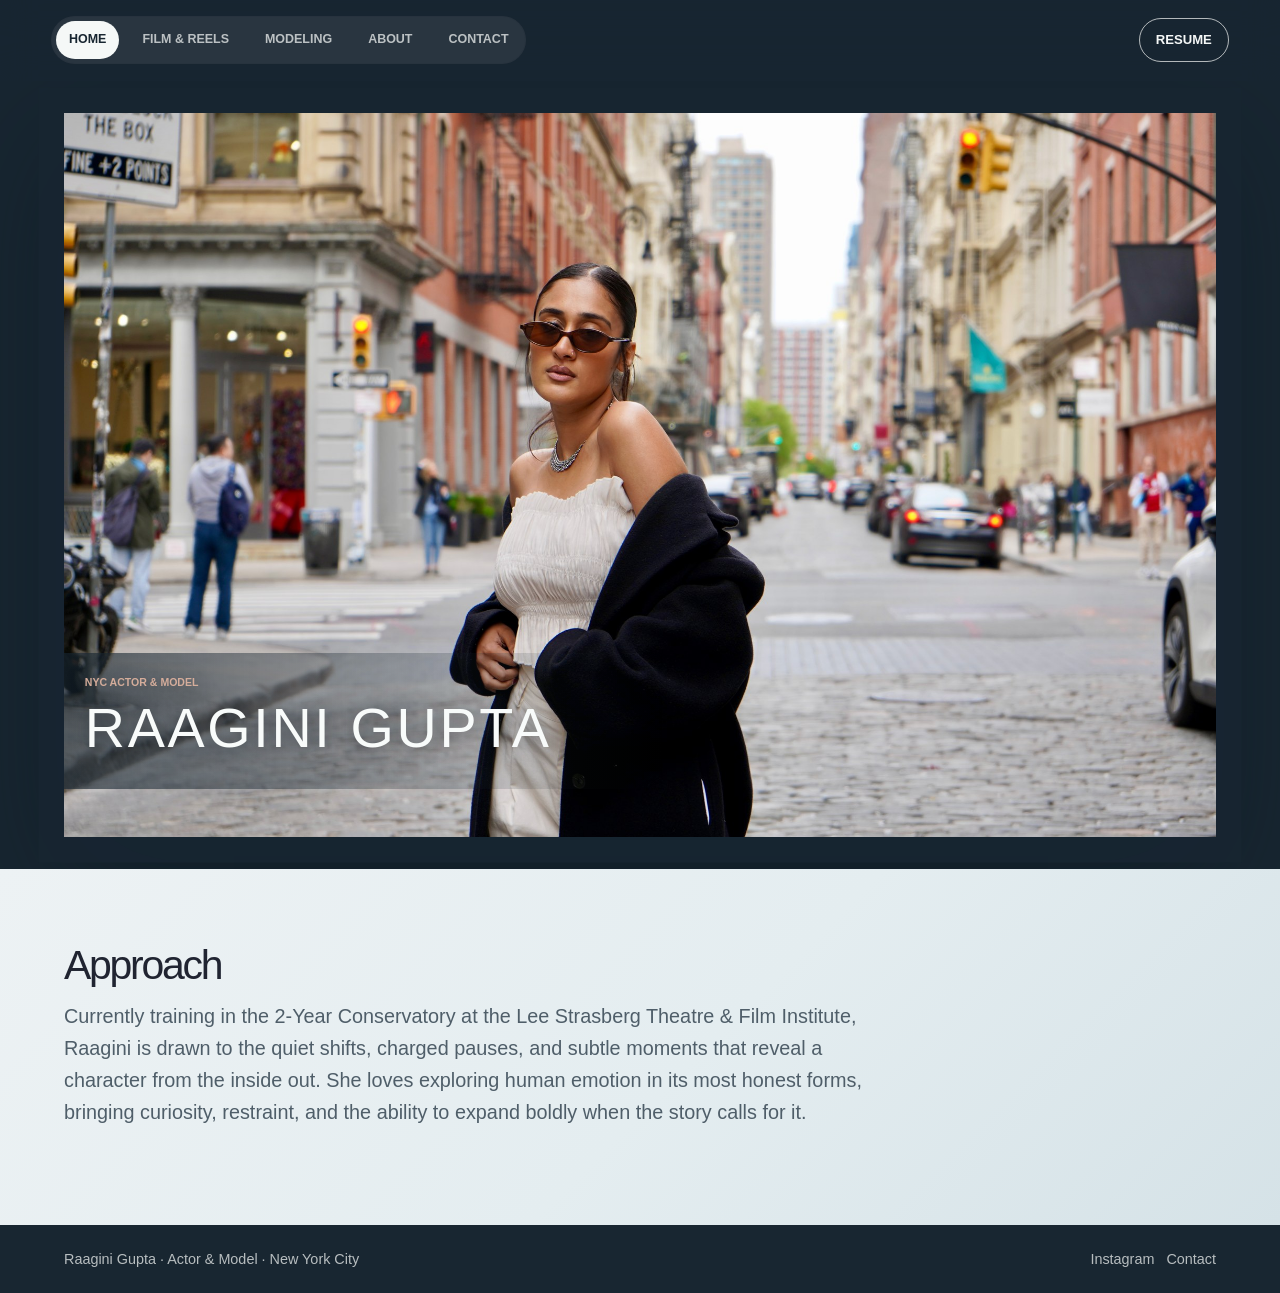
==== commit 8330f912: "Update homepage modeling and about copy" ====
--- a/index.html
+++ b/index.html
@@ -39,10 +39,9 @@
         </div>
       </section>
 
-      <section class="home-profile" aria-label="Point of view">
+      <section class="home-profile" aria-label="Approach">
         <div class="home-profile-copy">
-          <p class="section-kicker">Point Of View</p>
-          <h2>Character work</h2>
+          <h2>Approach</h2>
           <p>Currently training in the 2-Year Conservatory at the Lee Strasberg Theatre & Film Institute, Raagini is drawn to the quiet shifts, charged pauses, and subtle moments that reveal a character from the inside out. She loves exploring human emotion in its most honest forms, bringing curiosity, restraint, and the ability to expand boldly when the story calls for it.</p>
         </div>
       </section>
--- a/styles.css
+++ b/styles.css
@@ -241,6 +241,7 @@
   box-shadow:
     0 0 0 clamp(1rem, 2vw, 1.65rem) rgba(24, 38, 49, 0.94),
     0 40px 112px rgba(11, 24, 32, 0.62);
+  animation: homePhotoEnter 1200ms cubic-bezier(0.22, 1, 0.36, 1) both;
 }
 
 .home-carousel-track {
@@ -288,6 +289,72 @@
 
   100% {
     transform: translate3d(-75%, 0, 0);
+  }
+}
+
+@keyframes homePhotoEnter {
+  from {
+    opacity: 0;
+    transform: translate3d(9vw, 0, 0);
+  }
+
+  to {
+    opacity: 1;
+    transform: translate3d(0, 0, 0);
+  }
+}
+
+@keyframes pageCopyEnter {
+  from {
+    opacity: 0;
+    transform: translate3d(-2rem, 0, 0);
+  }
+
+  to {
+    opacity: 1;
+    transform: translate3d(0, 0, 0);
+  }
+}
+
+@keyframes portraitFloatEnter {
+  from {
+    opacity: 0;
+    transform: translate3d(3rem, 0, 0) scale(0.985);
+  }
+
+  to {
+    opacity: 1;
+    transform: translate3d(0, 0, 0) scale(1);
+  }
+}
+
+@keyframes pageContentRise {
+  from {
+    opacity: 0;
+    transform: translate3d(0, 1.4rem, 0);
+  }
+
+  to {
+    opacity: 1;
+    transform: translate3d(0, 0, 0);
+  }
+}
+
+@media (prefers-reduced-motion: reduce) {
+  .home-carousel,
+  .home-carousel-track,
+  .about-copy,
+  .about-headshot-feature,
+  .page-hero > *,
+  .film-feature > *,
+  .work-layout > *,
+  .reel-section > *,
+  .modeling-hero > *,
+  .gallery-section > *,
+  .runway-story > *,
+  .editorial-shoot > *,
+  .contact-page > * {
+    animation: none;
   }
 }
 
@@ -650,6 +717,10 @@
   align-items: end;
 }
 
+.page-hero > * {
+  animation: pageCopyEnter 900ms cubic-bezier(0.22, 1, 0.36, 1) both;
+}
+
 .section-heading {
   max-width: 58rem;
   margin-bottom: clamp(1.6rem, 4vw, 3rem);
@@ -677,6 +748,24 @@
   color: #f5f8f7;
 }
 
+.film-feature > *,
+.work-layout > *,
+.reel-section > *,
+.gallery-section > *,
+.runway-story > *,
+.editorial-shoot > *,
+.contact-page > * {
+  animation: pageContentRise 900ms cubic-bezier(0.22, 1, 0.36, 1) both;
+}
+
+.film-feature > :nth-child(2),
+.work-layout > :nth-child(2),
+.runway-story > :nth-child(2),
+.editorial-shoot > :nth-child(2),
+.contact-page > :nth-child(2) {
+  animation-delay: 120ms;
+}
+
 .feature-copy {
   max-width: 28rem;
 }
@@ -764,10 +853,12 @@
 
 .work-layout {
   display: grid;
-  grid-template-columns: minmax(17rem, 0.45fr) 1fr;
-  gap: clamp(2rem, 5vw, 5rem);
-  align-items: start;
-  background: var(--paper-soft);
+  grid-template-columns: minmax(24rem, 0.62fr) minmax(0, 0.9fr);
+  gap: clamp(2.5rem, 5vw, 5.5rem);
+  align-items: center;
+  background:
+    linear-gradient(145deg, rgba(248, 250, 249, 0.98), rgba(228, 237, 240, 0.88)),
+    var(--paper-soft);
 }
 
 .work-image {
@@ -776,13 +867,42 @@
   height: clamp(28rem, 42vw, 42rem);
 }
 
+.film-headshot {
+  height: auto;
+  position: relative;
+  top: auto;
+  background: transparent;
+  box-shadow: none;
+  display: grid;
+  align-items: center;
+  transform: translateY(0);
+}
+
 .work-image img {
   object-position: 50% 40%;
 }
 
+.film-headshot img {
+  display: block;
+  width: min(100%, 46rem);
+  height: auto;
+  object-fit: contain;
+  object-position: center;
+  filter: drop-shadow(0 28px 44px rgba(24, 38, 49, 0.18));
+}
+
 .credits-list {
   display: grid;
-  gap: 1rem;
+  gap: 0.85rem;
+}
+
+.credits-panel {
+  max-width: 52rem;
+}
+
+.credits-panel .section-kicker {
+  margin-bottom: 1rem;
+  color: rgba(32, 36, 49, 0.58);
 }
 
 .credits-grid {
@@ -796,12 +916,23 @@
 }
 
 .credit-card {
-  min-height: 17rem;
-  padding: 1.35rem;
+  min-height: 0;
+  padding: clamp(1.2rem, 2.2vw, 1.6rem);
+  border-color: rgba(32, 36, 49, 0.08);
+  background: rgba(255, 255, 253, 0.76);
+  box-shadow: 0 18px 42px rgba(24, 38, 49, 0.08);
+  transition: transform 220ms ease, box-shadow 220ms ease, background 220ms ease;
+}
+
+.credit-card:hover {
+  transform: translateY(-3px);
+  background: rgba(255, 255, 253, 0.92);
+  box-shadow: 0 26px 58px rgba(24, 38, 49, 0.12);
 }
 
 .credit-card h2 {
-  font-size: clamp(1.7rem, 3vw, 3rem);
+  font-size: clamp(1.45rem, 2.5vw, 2.45rem);
+  margin-bottom: 0.35rem;
 }
 
 .featured-credit {
@@ -855,7 +986,10 @@
   display: grid;
   grid-template-columns: minmax(0, 1fr) minmax(18rem, 0.38fr);
   gap: clamp(1.5rem, 5vw, 4rem);
-  align-items: end;
+  align-items: center;
+  min-height: auto;
+  padding-top: clamp(2.2rem, 5vw, 4rem);
+  padding-bottom: clamp(2.25rem, 4.5vw, 3.5rem);
 }
 
 .hero-stats {
@@ -863,7 +997,11 @@
   grid-template-columns: repeat(2, 1fr);
   gap: 1rem 1.25rem;
   margin: 0;
-  padding-top: 1rem;
+  padding: clamp(1rem, 2.2vw, 1.35rem);
+  border-top: 0;
+  background: rgba(255, 255, 253, 0.64);
+  box-shadow: 0 18px 42px rgba(24, 38, 49, 0.08);
+  animation: pageContentRise 900ms cubic-bezier(0.22, 1, 0.36, 1) 120ms both;
 }
 
 .hero-stats div {
@@ -1080,17 +1218,40 @@
 .about-layout {
   position: relative;
   display: grid;
-  grid-template-columns: minmax(18rem, 0.55fr) minmax(0, 1fr);
-  gap: clamp(2rem, 5vw, 4.5rem);
+  grid-template-columns: minmax(18rem, 0.58fr) minmax(0, 0.95fr);
+  gap: clamp(2.5rem, 6vw, 5.5rem);
   align-items: center;
   min-height: 78vh;
   padding-top: clamp(3rem, 7vw, 7rem);
   padding-bottom: clamp(3rem, 7vw, 6rem);
   overflow: hidden;
+  background:
+    radial-gradient(circle at 78% 18%, rgba(185, 111, 92, 0.16), transparent 28rem),
+    linear-gradient(135deg, rgba(24, 38, 49, 1), rgba(38, 56, 70, 0.92));
 }
 
 .about-copy {
   max-width: 42rem;
+  color: #f8fbfa;
+  animation: pageCopyEnter 900ms cubic-bezier(0.22, 1, 0.36, 1) both;
+}
+
+.about-copy .eyebrow {
+  color: #e3b7a6;
+}
+
+.about-copy .intro {
+  color: rgba(248, 251, 250, 0.94);
+  text-shadow: 0 1px 18px rgba(7, 15, 22, 0.22);
+}
+
+.about-note {
+  max-width: 37rem;
+  margin: 1.2rem 0 1.8rem;
+  padding-left: 1.15rem;
+  border-left: 1px solid rgba(248, 251, 250, 0.58);
+  color: rgba(248, 251, 250, 0.88);
+  font-size: clamp(1rem, 1.6vw, 1.16rem);
 }
 
 .about-layout::before {
@@ -1103,8 +1264,8 @@
 .about-headshot-feature figure,
 .skills-image {
   margin: 0;
-  background: #d8dde0;
-  box-shadow: var(--shadow);
+  background: transparent;
+  box-shadow: none;
   overflow: hidden;
 }
 
@@ -1117,41 +1278,67 @@
 
 .about-headshot-feature {
   align-self: stretch;
+  display: grid;
+  align-items: center;
+  animation: portraitFloatEnter 1100ms cubic-bezier(0.22, 1, 0.36, 1) 120ms both;
 }
 
 .about-headshot-feature figure {
-  height: clamp(34rem, 48vw, 45rem);
+  height: clamp(36rem, 50vw, 47rem);
+  filter: drop-shadow(0 30px 52px rgba(7, 15, 22, 0.34));
 }
 
 .skills-section {
   display: grid;
-  grid-template-columns: minmax(16rem, 0.42fr) minmax(0, 1fr);
-  gap: clamp(2rem, 6vw, 5rem);
+  grid-template-columns: minmax(18rem, 0.46fr) minmax(0, 1fr);
+  gap: clamp(2.5rem, 6vw, 5.5rem);
   align-items: center;
+  background:
+    linear-gradient(135deg, rgba(248, 250, 249, 0.98), rgba(228, 237, 240, 0.88)),
+    var(--paper-soft);
 }
 
 .skills-image {
-  height: clamp(26rem, 38vw, 36rem);
+  height: clamp(30rem, 42vw, 40rem);
+  filter: drop-shadow(0 26px 46px rgba(24, 38, 49, 0.18));
+}
+
+.skills-copy {
+  max-width: 60rem;
 }
 
 .training {
-  background: var(--paper-soft);
+  background:
+    linear-gradient(180deg, rgba(248, 250, 249, 0.98), rgba(237, 243, 245, 0.94)),
+    var(--paper-soft);
 }
 
 .timeline {
-  border-top: 1px solid var(--line);
+  display: grid;
+  gap: 1rem;
+  border-top: 0;
 }
 
 .timeline-item {
   display: grid;
   grid-template-columns: 13rem 1fr;
-  gap: 2rem;
-  padding: 1.6rem 0;
-  border-bottom: 1px solid var(--line);
+  gap: clamp(1.4rem, 3vw, 2.4rem);
+  padding: clamp(1.2rem, 2.4vw, 1.8rem);
+  border: 1px solid rgba(32, 36, 49, 0.08);
+  background: rgba(255, 255, 253, 0.78);
+  box-shadow: 0 18px 42px rgba(24, 38, 49, 0.07);
+  transition: transform 220ms ease, box-shadow 220ms ease, background 220ms ease;
+}
+
+.timeline-item:hover {
+  transform: translateY(-3px);
+  background: rgba(255, 255, 253, 0.94);
+  box-shadow: 0 26px 58px rgba(24, 38, 49, 0.11);
 }
 
 .timeline-item h2 {
-  font-size: clamp(1.8rem, 3.2vw, 3.2rem);
+  font-size: clamp(1.55rem, 2.8vw, 2.8rem);
+  margin-bottom: 0.35rem;
 }
 
 .timeline-item p {
@@ -1168,12 +1355,20 @@
 }
 
 .skill-cloud li {
-  border: 1px solid var(--line);
+  border: 1px solid rgba(32, 36, 49, 0.08);
   border-radius: 999px;
-  padding: 0.6rem 0.9rem;
-  background: rgba(251, 252, 250, 0.82);
+  padding: 0.62rem 0.95rem;
+  background: rgba(255, 255, 253, 0.78);
   color: var(--ink);
   font-weight: 700;
+  box-shadow: 0 12px 26px rgba(24, 38, 49, 0.06);
+  transition: transform 180ms ease, background 180ms ease, box-shadow 180ms ease;
+}
+
+.skill-cloud li:hover {
+  transform: translateY(-2px);
+  background: rgba(255, 255, 253, 0.95);
+  box-shadow: 0 18px 36px rgba(24, 38, 49, 0.1);
 }
 
 .contact-page {
@@ -1201,10 +1396,15 @@
 }
 
 .contact-image {
-  min-height: 45rem;
+  align-self: center;
+  min-height: 0;
+  height: auto;
 }
 
 .contact-image img {
+  width: 100%;
+  height: auto;
+  object-fit: contain;
   object-position: 50% 18%;
 }
 
@@ -1299,10 +1499,23 @@
     height: 32rem;
   }
 
+  .film-headshot {
+    height: auto;
+    justify-items: center;
+  }
+
+  .film-headshot img {
+    width: min(100%, 50rem);
+  }
+
   .about-headshot-feature,
   .skills-image,
   .contact-image {
     min-height: 34rem;
+  }
+
+  .contact-image {
+    min-height: 0;
   }
 
   .about-headshot-feature figure,
